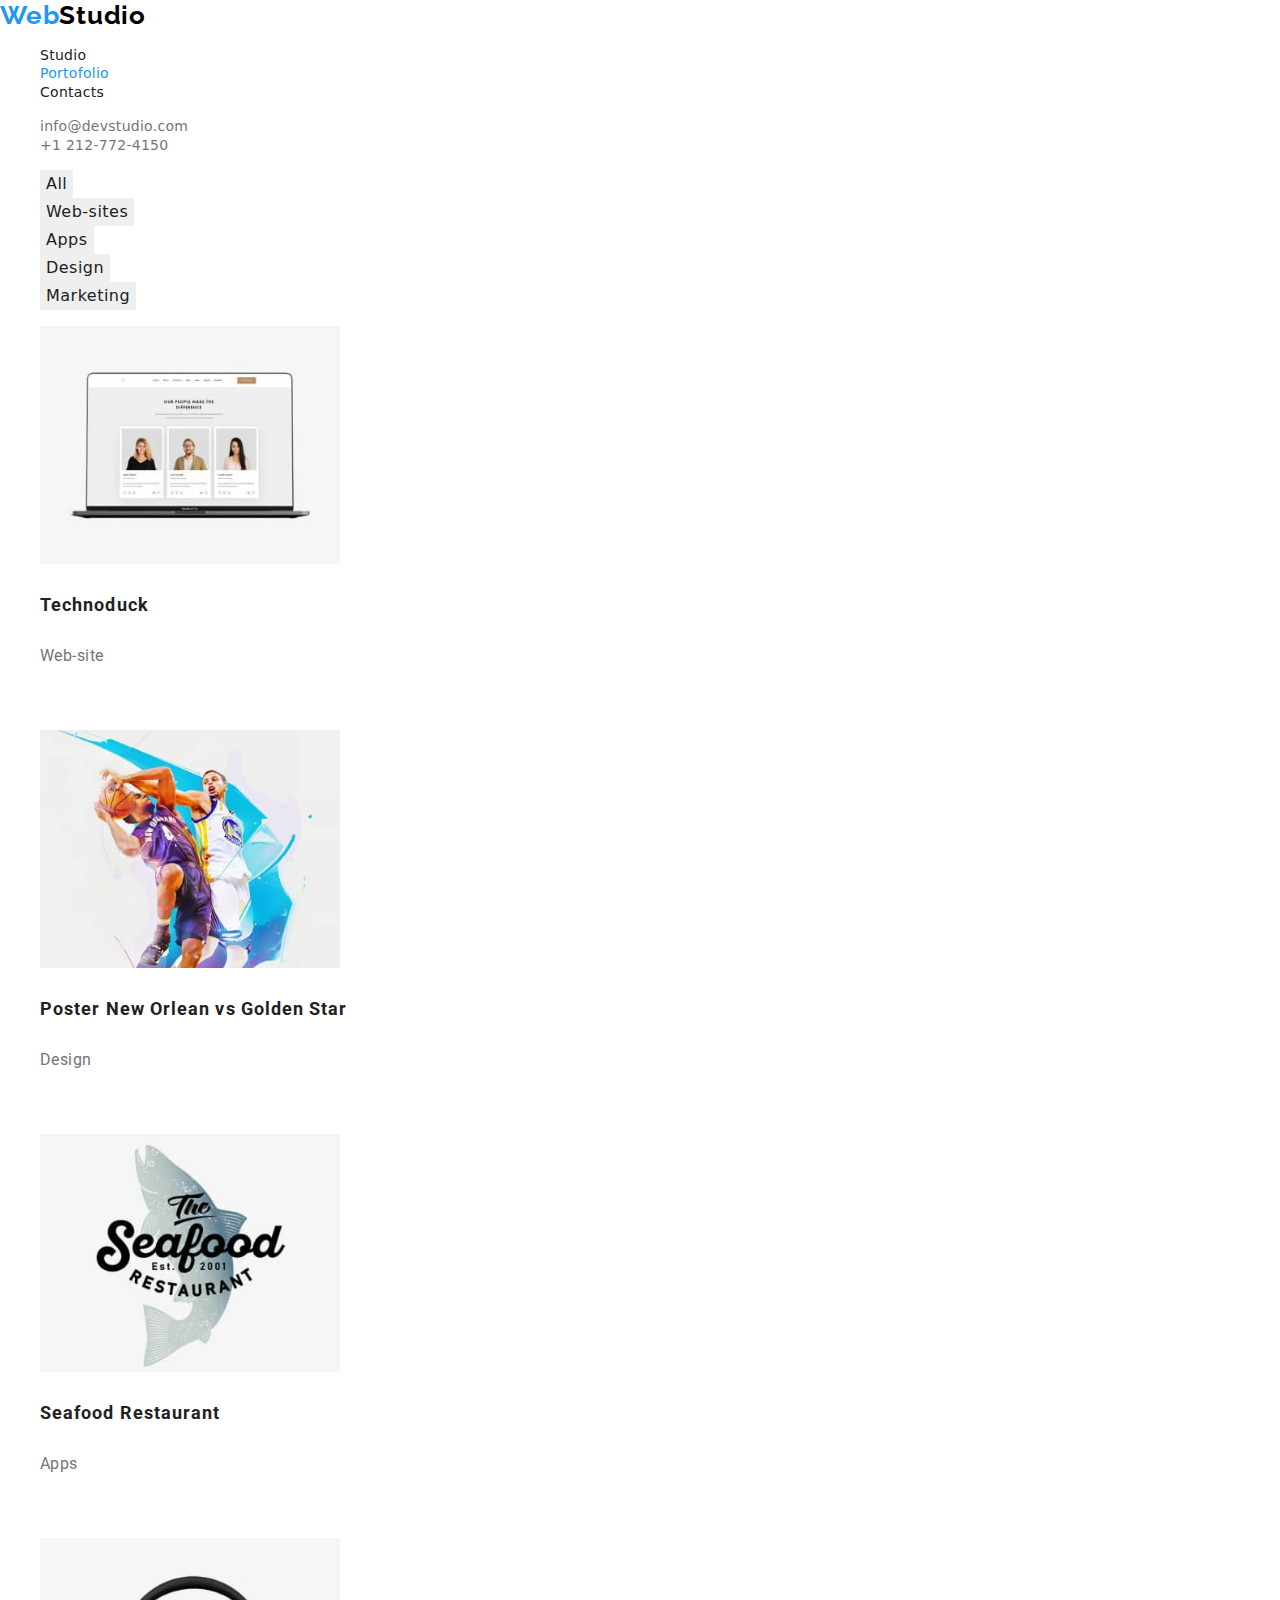
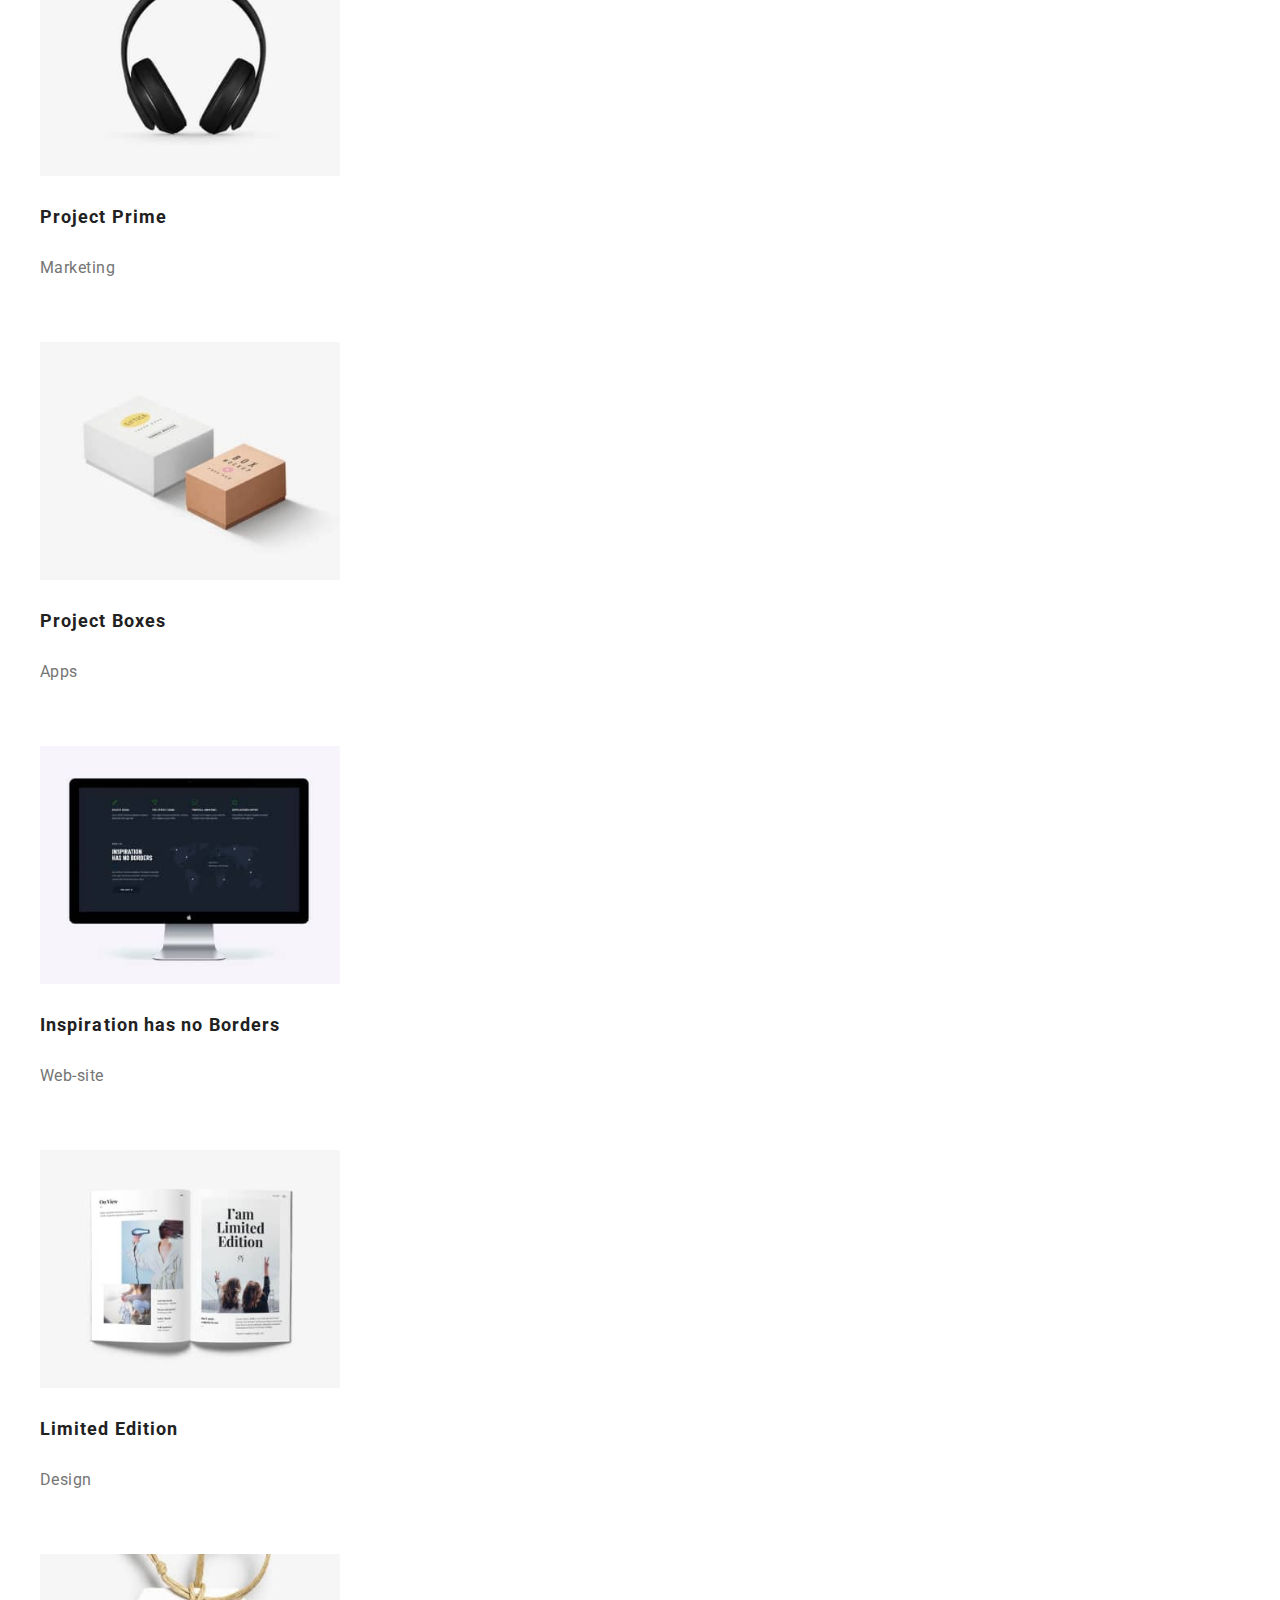
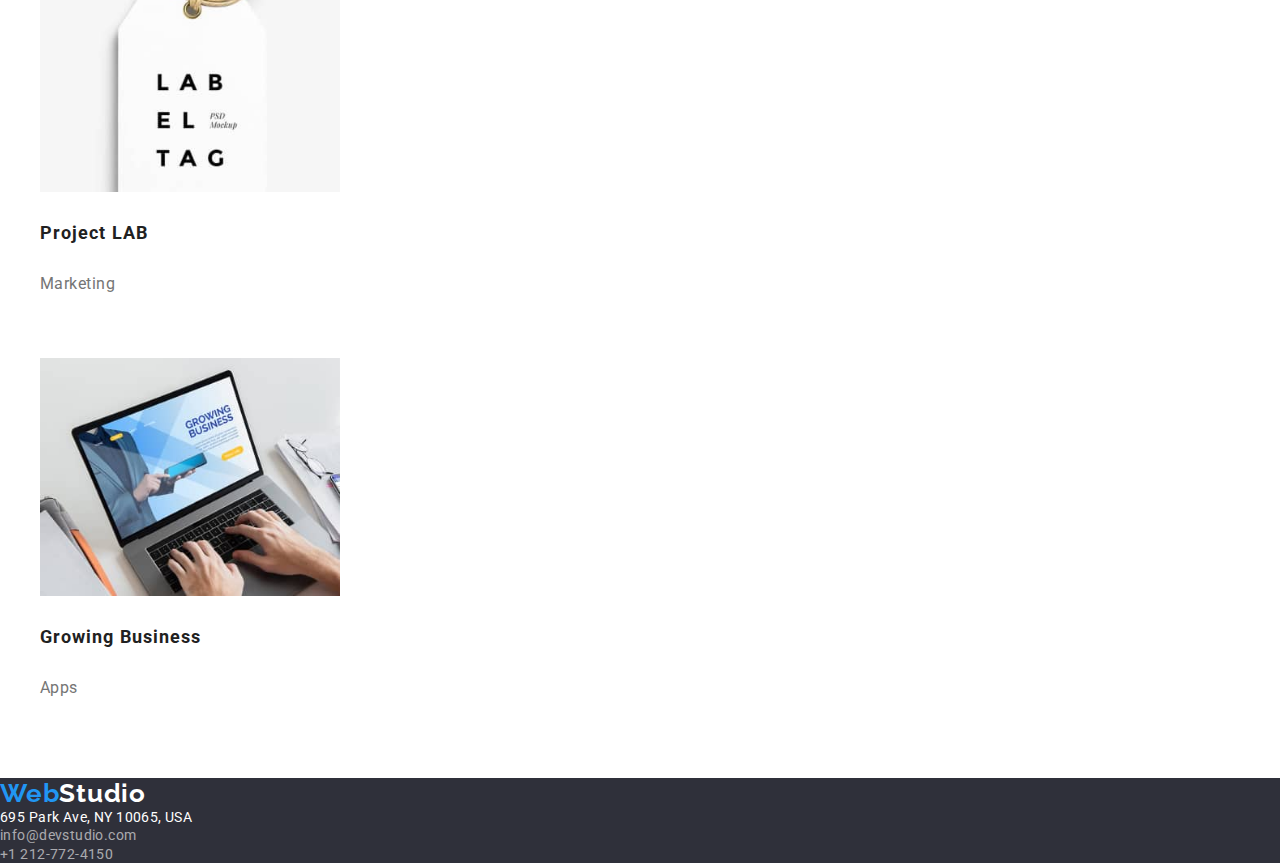
==== potofolio.html @ 181d67c2 "add from hw2 + normal normalize" ====
<!DOCTYPE html>
<html lang="en">
  <head>
    <meta charset="UTF-8" />
    <meta name="viewport" content="width=device-width, initial-scale=1.0" />
    <title>Web Studio</title>
    <link rel="preconnect" href="https://fonts.googleapis.com" />
    <link rel="preconnect" href="https://fonts.gstatic.com" crossorigin />
    <link
      href="https://fonts.googleapis.com/css2?family=Montserrat:ital,wght@0,300;0,400;0,500;0,600;1,200;1,300;1,400;1,500&family=Raleway:wght@700&family=Roboto:wght@400;500;700&display=swap"
      rel="stylesheet"
    />
    <link
      rel="stylesheet"
      href="https://cdnjs.cloudflare.com/ajax/libs/modern-normalize/1.0.0/modern-normalize.min.css"
    />
    <link rel="stylesheet" href="css/style.css" />
  </head>
  <body>
    <!--Menu bar-->
    <header class="global-header">
      <!--logo-->
      <a class="logo" href="./index.html"
        ><span class="web">Web</span><span class="studio">Studio</span></a
      >
      <!--Navigation list-->
      <nav>
        <ul>
          <li><a href="index.html">Studio</a></li>
          <li><a href="potofolio.html" class="current">Portofolio</a></li>
          <li><a href="#">Contacts</a></li>
        </ul>
      </nav>
      <ul>
        <li>
          <a class="contacts" href="mailto:info@devstudio.com"
            >info@devstudio.com</a
          >
        </li>
        <li>
          <a class="contacts" href="tel:+1-212-772-4150">+1 212-772-4150</a>
        </li>
      </ul>
    </header>
    <main>
      <!--Filter buttons section-->
      <section class="product-container">
        <div class="product-nav">
          <ul class="buton-product">
            <li><button class="btn-filter" type="button">All</button></li>
            <li><button class="btn-filter" type="button">Web-sites</button></li>
            <li><button class="btn-filter" type="button">Apps</button></li>
            <li><button class="btn-filter" type="button">Design</button></li>
            <li><button class="btn-filter" type="button">Marketing</button></li>
          </ul>
        </div>
        <!--photo-filter section-->
        <ul class="photo-filter">
          <li class="photo-filteri-list">
            <img src="images/laptop-1opt.jpg" alt="Laptop" width="300" />
            <h3>Technoduck</h3>
            <span>Web-site</span>
          </li>
          <li class="photo-filteri-list">
            <img
              src="images/basketball-opt.jpg"
              alt="basketball poster"
              width="300"
            />
            <h3>Poster New Orlean vs Golden Star</h3>
            <span>Design</span>
          </li>
          <li class="photo-filteri-list">
            <img src="images/restaurant-logo-opt.jpg" alt="logo" width="300" />
            <h3>Seafood Restaurant</h3>
            <span>Apps</span>
          </li>
          <li class="photo-filteri-list">
            <img src="images/headphones-opt.jpg" alt="headphones" width="300" />
            <h3>Project Prime</h3>
            <span>Marketing</span>
          </li>
          <li class="photo-filteri-list">
            <img src="images/boxes-opt.jpg" alt="boxes" width="300" />
            <h3>Project Boxes</h3>
            <span>Apps</span>
          </li>
          <li class="photo-filteri-list">
            <img src="images/monitor-opt.jpg" alt="monitor" width="300" />
            <h3>Inspiration has no Borders</h3>
            <span>Web-site</span>
          </li>
          <li class="photo-filteri-list">
            <img src="images/book-opt.jpg" alt="book" width="300" />
            <h3>Limited Edition</h3>
            <span>Design</span>
          </li>
          <li class="photo-filteri-list">
            <img src="images/label-opt.jpg" alt="label" width="300" />
            <h3>Project LAB</h3>
            <span>Marketing</span>
          </li>
          <li class="photo-filteri-list">
            <img src="images/laptop-2-opt.jpg" alt="laptop" width="300" />
            <h3>Growing Business</h3>
            <span>Apps</span>
          </li>
        </ul>
      </section>
      <!--Address section-->
      <footer class="footer">
        <!--Logo-->
        <a class="logo" href="./index.html"
          ><span class="web">Web</span><span class="studio">Studio</span></a
        >
        <address class="adress">
          <span>695 Park Ave, NY 10065, USA</span> <br />
          <a href="mailto:info@devstudio.com">info@devstudio.com</a><br />
          <a href="tel:+1-212-772-4150">+1 212-772-4150</a>
        </address>
      </footer>
    </main>
  </body>
</html>
---- css/style.css ----
:root {
  color: #2196f3;
}
body {
  width: 1600px;
  height: 2348px;
  font-family: system-ui, -apple-system, BlinkMacSystemFont, "Segoe UI", Roboto,
    Oxygen, Ubuntu, Cantarell, "Open Sans", "Helvetica Neue", sans-serif;
}
.logo {
  text-decoration: none;
  margin-top: 24px;
  margin-left: 215;
}
.web {
  color: #2196f3;
  font-family: Raleway;
  font-size: 26px;
  font-style: normal;
  font-weight: 700;
  line-height: normal;
  letter-spacing: 0.78px;
}
.studio {
  color: #000;
  font-family: Raleway;
  font-size: 26px;
  font-style: normal;
  font-weight: 700;
  line-height: normal;
  letter-spacing: 0.78px;
}
li {
  list-style: none;
}
nav a {
  text-decoration: none;
  color: #212121;
  font-size: 14px;
  font-style: normal;
  font-weight: 500;
  line-height: normal;
  letter-spacing: 0.28px;
}
.contacts {
  text-decoration: none;
  color: #757575;
  font-size: 14px;
  font-style: normal;
  font-weight: 500;
  line-height: normal;
  letter-spacing: 0.28px;
}
.current {
  color: var(--active-link);
}
a:hover,
a:active {
  color: var(--active-link);
}
.title-main {
  background: #2f303a;
  width: 1600px;
  height: 600px;
  flex-shrink: 0;
  padding: 200px 452px 280px 452px;
}
h1 {
  width: 696px;
  color: #fff;
  text-align: center;
  font-size: 44px;
  font-style: normal;
  font-weight: 900;
  line-height: 60px; /* 136.364% */
  letter-spacing: 2.64px;
  text-transform: uppercase;
}
.button-request {
  color: #fff;
  font-size: 16px;
  font-style: normal;
  font-weight: 700;
  line-height: 30px; /* 187.5% */
  letter-spacing: 0.96px;
  border-radius: 4px;
  background: #2196f3;
  box-shadow: 0px 4px 4px 0px rgba(0, 0, 0, 0.15);
  border: unset;
  padding: 10px 19px 10px 20px;
}
.button-request:hover {
  cursor: pointer;
  background-color: #188ce8;
}
.btn-filter {
  color: #212121;
  text-align: center;
  font-size: 16px;
  font-style: normal;
  font-weight: 500;
  line-height: 26px; /* 162.5% */
  letter-spacing: 0.48px;
  border: unset;
}
.btn-filter:hover {
  font-family: inherit;
  color: #fff;
  background: #2196f3;
  text-align: center;
  font-size: 16px;
  font-style: normal;
  font-weight: 500;
  line-height: 26px; /* 162.5% */
  letter-spacing: 0.48px;
  cursor: pointer;
  border: unset;
}
.btn-filter:focus {
  font-family: inherit;
  color: #fff;
  background: #2196f3;
}
h2 {
  color: #212121;
  text-align: center;
  font-size: 36px;
  font-style: normal;
  font-weight: 700;
  line-height: normal;
  letter-spacing: 1.08px;
}
.what-we-do h3 {
  width: 270px;
  color: #212121;
  font-family: Roboto;
  font-size: 14px;
  font-style: normal;
  font-weight: 700;
  line-height: normal;
  letter-spacing: 0.42px;
  text-transform: uppercase;
}
.what-we-do span {
  width: 270px;
  height: 75px;
  flex-shrink: 0;
  color: #757575;
  font-size: 14px;
  font-style: normal;
  font-weight: 400;
  line-height: 24px; /* 171.429% */
  letter-spacing: 0.42px;
}
.our-team {
  background: #f5f4fa;
}
.card-team {
  width: 270px;
  height: 368px;
  flex-shrink: 0;
  border-radius: 0px 0px 4px 4px;
  background: #fff;

  /* material shadow v1 */
  box-shadow: 0px 2px 1px 0px rgba(0, 0, 0, 0.2),
    0px 1px 1px 0px rgba(0, 0, 0, 0.14), 0px 1px 3px 0px rgba(0, 0, 0, 0.12);
}
.our-team h3 {
  color: #212121;
  font-family: Roboto;
  font-size: 16px;
  font-style: normal;
  font-weight: 500;
  line-height: normal;
  letter-spacing: 0.48px;
}
.our-team span {
  color: #757575;
  text-align: center;
  font-family: Roboto;
  font-size: 16px;
  font-style: normal;
  font-weight: 400;
  line-height: normal;
  letter-spacing: 0.48px;
}
.footer {
  background: #2f303a;
}
footer .studio {
  color: #fff;
}
.adress a {
  flex-shrink: 0;
  color: rgba(255, 255, 255, 0.6);
  font-family: Roboto;
  font-size: 14px;
  font-style: normal;
  font-weight: 400;
  line-height: 16px;
  letter-spacing: 0.42px;
  text-decoration: none;
}
.adress span {
  flex-shrink: 0;
  color: #fff;
  font-family: Roboto;
  font-size: 14px;
  font-style: normal;
  font-weight: 400;
  line-height: normal;
  letter-spacing: 0.42px;
}
.photo-filter h3 {
  color: #212121;
  font-family: Roboto;
  font-size: 18px;
  font-style: normal;
  font-weight: 700;
  line-height: 36px; /* 200% */
  letter-spacing: 1.08px;
}
.photo-filter span {
  width: 322px;
  color: #757575;
  font-family: Roboto;
  font-size: 16px;
  font-style: normal;
  font-weight: 400;
  line-height: 30px; /* 187.5% */
  letter-spacing: 0.48px;
}
.adress a:focus {
  color: #2196f3;
}
.photo-filteri-list {
  width: 370px;
  height: 404px;
  flex-shrink: 0;
}
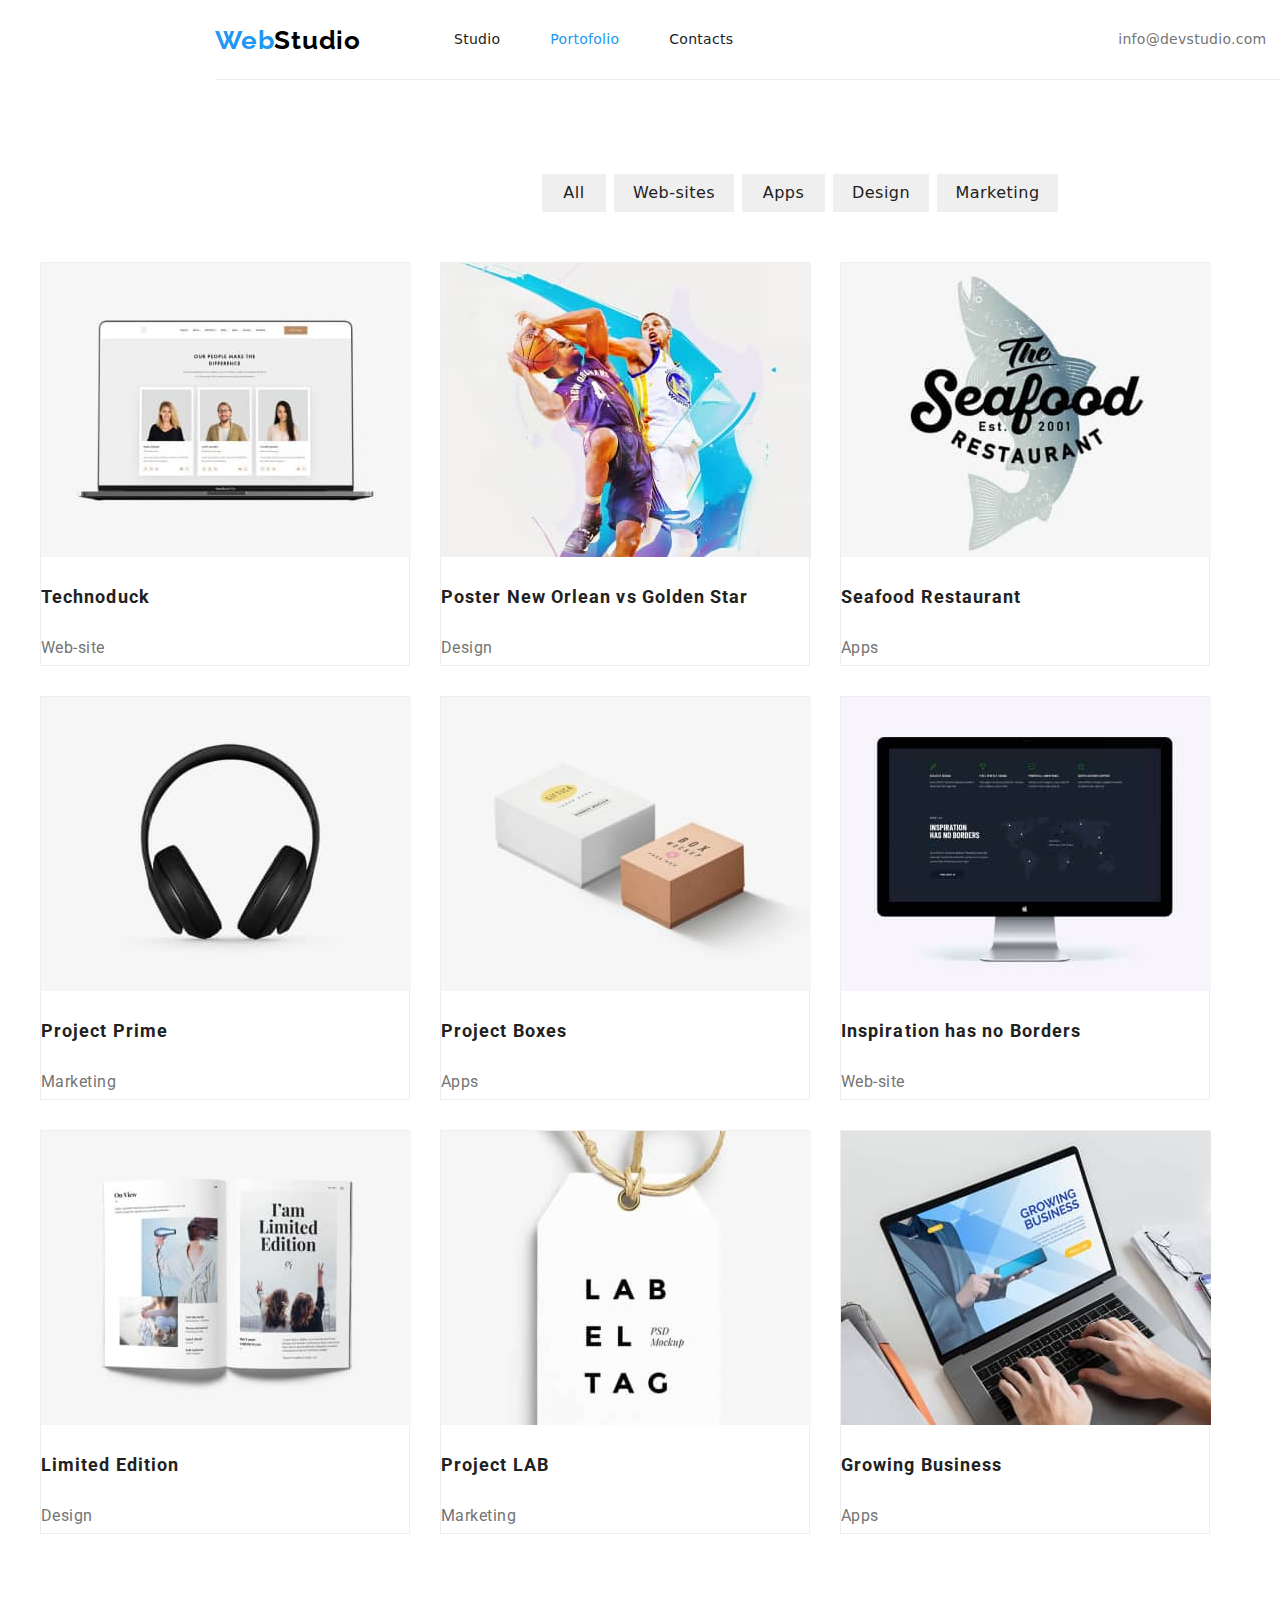
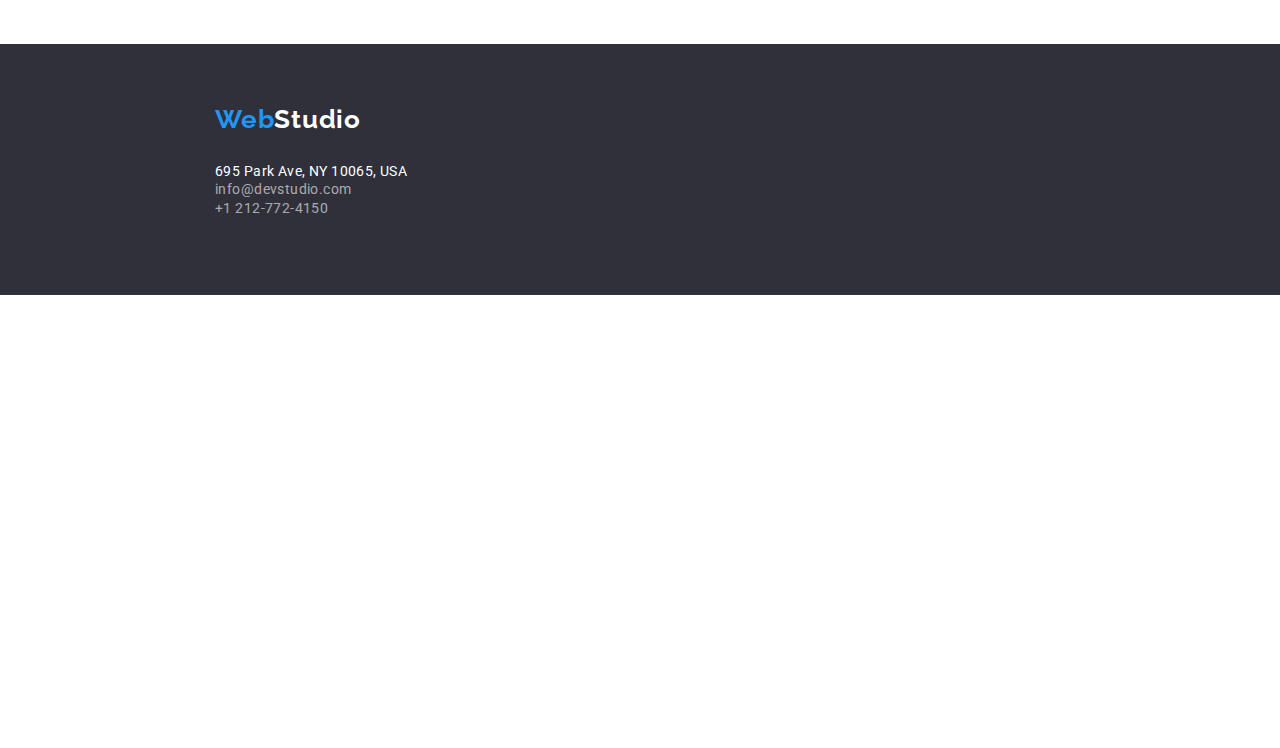
==== commit faeae2fb: "add style 80%" ====
--- a/potofolio.html
+++ b/potofolio.html
@@ -24,14 +24,14 @@
         ><span class="web">Web</span><span class="studio">Studio</span></a
       >
       <!--Navigation list-->
-      <nav>
-        <ul>
+      <nav class="nav-container">
+        <ul class="main-navigation">
           <li><a href="index.html">Studio</a></li>
           <li><a href="potofolio.html" class="current">Portofolio</a></li>
           <li><a href="#">Contacts</a></li>
         </ul>
       </nav>
-      <ul>
+      <ul class="contact-container">
         <li>
           <a class="contacts" href="mailto:info@devstudio.com"
             >info@devstudio.com</a
@@ -46,78 +46,112 @@
       <!--Filter buttons section-->
       <section class="product-container">
         <div class="product-nav">
-          <ul class="buton-product">
-            <li><button class="btn-filter" type="button">All</button></li>
-            <li><button class="btn-filter" type="button">Web-sites</button></li>
-            <li><button class="btn-filter" type="button">Apps</button></li>
-            <li><button class="btn-filter" type="button">Design</button></li>
-            <li><button class="btn-filter" type="button">Marketing</button></li>
-          </ul>
+          <div>
+            <ul class="buton-product">
+              <li class="btn1"><button class="btn-filter" type="button">All</button></li>
+              <li class="btn2"><button class="btn-filter" type="button">Web-sites</button></li>
+              <li class="btn3"><button class="btn-filter" type="button">Apps</button></li>
+              <li class="btn4"><button class="btn-filter" type="button">Design</button></li>
+              <li class="btn5"><button class="btn-filter" type="button">Marketing</button></li>
+            </ul>
+          </div>
+          <!--photo-filter section-->
+          <div class="photo-filter-container">
+            <ul class="photo-filter">
+              <li class="photo-filter-list">
+                <img src="images/laptop-1opt.jpg" alt="Laptop" width="370" />
+                <div>
+                  <h3>Technoduck</h3>
+                  <p>Web-site</p>
+                </div>
+              </li>
+              <li class="photo-filter-list">
+                <img
+                  src="images/basketball-opt.jpg"
+                  alt="basketball poster"
+                  width="370"
+                />
+                <div>
+                  <h3>Poster New Orlean vs Golden Star</h3>
+                  <p>Design</p>
+                </div>
+              </li>
+              <li class="photo-filter-list">
+                <img
+                  src="images/restaurant-logo-opt.jpg"
+                  alt="logo"
+                  width="370"
+                />
+                <div>
+                  <h3>Seafood Restaurant</h3>
+                  <p>Apps</p>
+                </div>
+              </li>
+              <li class="photo-filter-list">
+                <img
+                  src="images/headphones-opt.jpg"
+                  alt="headphones"
+                  width="370"
+                />
+                <div>
+                  <h3>Project Prime</h3>
+                  <p>Marketing</p>
+                </div>
+              </li>
+              <li class="photo-filter-list">
+                <img src="images/boxes-opt.jpg" alt="boxes" width="370" />
+                <div>
+                  <h3>Project Boxes</h3>
+                  <p>Apps</p>
+                </div>
+              </li>
+              <li class="photo-filter-list">
+                <img src="images/monitor-opt.jpg" alt="monitor" width="370" />
+                <div>
+                  <h3>Inspiration has no Borders</h3>
+                  <p>Web-site</p>
+                </div>
+              </li>
+              <li class="photo-filter-list">
+                <img src="images/book-opt.jpg" alt="book" width="370" />
+                <div>
+                  <h3>Limited Edition</h3>
+                  <p>Design</p>
+                </div>
+              </li>
+              <li class="photo-filter-list">
+                <img src="images/label-opt.jpg" alt="label" width="370" />
+                <div>
+                  <h3>Project LAB</h3>
+                  <p>Marketing</p>
+                </div>
+              </li>
+              <li class="photo-filter-list">
+                <img src="images/laptop-2-opt.jpg" alt="laptop" width="370" />
+                <div>
+                  <h3>Growing Business</h3>
+                  <p>Apps</p>
+                </div>
+              </li>
+            </ul>
+          </div>
         </div>
-        <!--photo-filter section-->
-        <ul class="photo-filter">
-          <li class="photo-filteri-list">
-            <img src="images/laptop-1opt.jpg" alt="Laptop" width="300" />
-            <h3>Technoduck</h3>
-            <span>Web-site</span>
-          </li>
-          <li class="photo-filteri-list">
-            <img
-              src="images/basketball-opt.jpg"
-              alt="basketball poster"
-              width="300"
-            />
-            <h3>Poster New Orlean vs Golden Star</h3>
-            <span>Design</span>
-          </li>
-          <li class="photo-filteri-list">
-            <img src="images/restaurant-logo-opt.jpg" alt="logo" width="300" />
-            <h3>Seafood Restaurant</h3>
-            <span>Apps</span>
-          </li>
-          <li class="photo-filteri-list">
-            <img src="images/headphones-opt.jpg" alt="headphones" width="300" />
-            <h3>Project Prime</h3>
-            <span>Marketing</span>
-          </li>
-          <li class="photo-filteri-list">
-            <img src="images/boxes-opt.jpg" alt="boxes" width="300" />
-            <h3>Project Boxes</h3>
-            <span>Apps</span>
-          </li>
-          <li class="photo-filteri-list">
-            <img src="images/monitor-opt.jpg" alt="monitor" width="300" />
-            <h3>Inspiration has no Borders</h3>
-            <span>Web-site</span>
-          </li>
-          <li class="photo-filteri-list">
-            <img src="images/book-opt.jpg" alt="book" width="300" />
-            <h3>Limited Edition</h3>
-            <span>Design</span>
-          </li>
-          <li class="photo-filteri-list">
-            <img src="images/label-opt.jpg" alt="label" width="300" />
-            <h3>Project LAB</h3>
-            <span>Marketing</span>
-          </li>
-          <li class="photo-filteri-list">
-            <img src="images/laptop-2-opt.jpg" alt="laptop" width="300" />
-            <h3>Growing Business</h3>
-            <span>Apps</span>
-          </li>
-        </ul>
+        
       </section>
       <!--Address section-->
       <footer class="footer">
-        <!--Logo-->
-        <a class="logo" href="./index.html"
-          ><span class="web">Web</span><span class="studio">Studio</span></a
-        >
-        <address class="adress">
-          <span>695 Park Ave, NY 10065, USA</span> <br />
-          <a href="mailto:info@devstudio.com">info@devstudio.com</a><br />
-          <a href="tel:+1-212-772-4150">+1 212-772-4150</a>
-        </address>
+        <div>
+          <!--Logo-->
+          <a class="logo" href="./index.html"
+            ><span class="web">Web</span><span class="studio">Studio</span></a
+          >
+          
+          <address class="address">
+            <span>695 Park Ave, NY 10065, USA</span> <br />
+            <a href="mailto:info@devstudio.com">info@devstudio.com</a><br />
+            <a href="tel:+1-212-772-4150">+1 212-772-4150</a>
+          </address>
+        </div>
       </footer>
     </main>
   </body>
--- a/css/style.css
+++ b/css/style.css
@@ -7,10 +7,38 @@
   font-family: system-ui, -apple-system, BlinkMacSystemFont, "Segoe UI", Roboto,
     Oxygen, Ubuntu, Cantarell, "Open Sans", "Helvetica Neue", sans-serif;
 }
+.global-header {
+  display: flex;
+  align-items: center;
+  height: 80px;
+  margin-left: 215px;
+}
+
+.nav-container {
+  margin-left: 93px;
+}
+.global-header {
+  border-bottom: 1px solid #ececec;
+}
+
+.main-navigation {
+  display: flex;
+  gap: 50px;
+  padding-left: 0px;
+}
+
+.contact-container {
+  margin-left: 385px;
+  display: flex;
+  justify-content: space-between;
+  gap: 40px;
+  padding-left: 0px;
+}
 .logo {
   text-decoration: none;
-  margin-top: 24px;
-  margin-left: 215;
+}
+a .logo {
+  margin-left: 215px;
 }
 .web {
   color: #2196f3;
@@ -42,6 +70,7 @@
   line-height: normal;
   letter-spacing: 0.28px;
 }
+
 .contacts {
   text-decoration: none;
   color: #757575;
@@ -59,23 +88,35 @@
   color: var(--active-link);
 }
 .title-main {
-  background: #2f303a;
   width: 1600px;
   height: 600px;
   flex-shrink: 0;
-  padding: 200px 452px 280px 452px;
-}
+  background: #2f303a;
+  align-items: center;
+  
+}
+
+
+
 h1 {
   width: 696px;
   color: #fff;
   text-align: center;
+  font-family: Roboto;
   font-size: 44px;
   font-style: normal;
   font-weight: 900;
   line-height: 60px; /* 136.364% */
   letter-spacing: 2.64px;
   text-transform: uppercase;
-}
+  margin: auto;
+  padding-top: 200px;
+  
+}
+.btn-request {
+  text-align: center;
+}
+
 .button-request {
   color: #fff;
   font-size: 16px;
@@ -88,12 +129,14 @@
   box-shadow: 0px 4px 4px 0px rgba(0, 0, 0, 0.15);
   border: unset;
   padding: 10px 19px 10px 20px;
+  margin-top: 40px;
 }
 .button-request:hover {
   cursor: pointer;
   background-color: #188ce8;
 }
 .btn-filter {
+  height: 38px;
   color: #212121;
   text-align: center;
   font-size: 16px;
@@ -130,6 +173,25 @@
   line-height: normal;
   letter-spacing: 1.08px;
 }
+.wwd-photo h2 {
+  margin: auto auto 50px auto;
+}
+.our-team h2 {
+  width: auto;
+  margin: 0px auto 0px auto;
+  padding-top: 94px;
+}
+.what-we-do {
+  border: ;
+}
+
+.what-we-do-container {
+  padding: 0px;
+  width: 1170px;
+  margin: 64px 215px 94px 215px;
+  gap: 30px;
+  margin-left: 215px;
+}
 .what-we-do h3 {
   width: 270px;
   color: #212121;
@@ -152,9 +214,24 @@
   line-height: 24px; /* 171.429% */
   letter-spacing: 0.42px;
 }
+.wwd-photo {
+  width: 1170px;
+  margin-left: 215px;
+}
+.wwd-photo h2 {
+  width: 1170px;
+  margin: o;
+  align-content: center;
+}
 .our-team {
+  height: 648px;
   background: #f5f4fa;
-}
+  margin-top: 94px;
+}
+.card-team p {
+  text-align: center;
+}
+
 .card-team {
   width: 270px;
   height: 368px;
@@ -166,6 +243,11 @@
   box-shadow: 0px 2px 1px 0px rgba(0, 0, 0, 0.2),
     0px 1px 1px 0px rgba(0, 0, 0, 0.14), 0px 1px 3px 0px rgba(0, 0, 0, 0.12);
 }
+
+.our-team div .our-team-container {
+  margin-bottom: 94px;
+  padding-top: 50px;
+}
 .our-team h3 {
   color: #212121;
   font-family: Roboto;
@@ -174,24 +256,38 @@
   font-weight: 500;
   line-height: normal;
   letter-spacing: 0.48px;
-}
-.our-team span {
+  text-align: center;
+  margin-top: 30px;
+  margin-bottom: 10px;
+}
+.our-team p {
   color: #757575;
-  text-align: center;
   font-family: Roboto;
   font-size: 16px;
   font-style: normal;
   font-weight: 400;
   line-height: normal;
   letter-spacing: 0.48px;
+  text-align: center;
+  margin-top: 10px;
+  margin-bottom: 30px;
 }
 .footer {
+  height: 251px;
   background: #2f303a;
 }
 footer .studio {
   color: #fff;
 }
-.adress a {
+footer .logo {
+  margin-left: 215px;
+  padding-bottom: 28px;
+  margin-top: 60px;
+}
+.footer div {
+  padding-top: 60px;
+}
+.address a {
   flex-shrink: 0;
   color: rgba(255, 255, 255, 0.6);
   font-family: Roboto;
@@ -201,8 +297,10 @@
   line-height: 16px;
   letter-spacing: 0.42px;
   text-decoration: none;
-}
-.adress span {
+  margin-left: 215px;
+  margin-top: 28px;
+}
+.address span {
   flex-shrink: 0;
   color: #fff;
   font-family: Roboto;
@@ -211,6 +309,8 @@
   font-weight: 400;
   line-height: normal;
   letter-spacing: 0.42px;
+  margin-left: 215px;
+  margin-top: 28px;
 }
 .photo-filter h3 {
   color: #212121;
@@ -221,7 +321,7 @@
   line-height: 36px; /* 200% */
   letter-spacing: 1.08px;
 }
-.photo-filter span {
+.photo-filter p {
   width: 322px;
   color: #757575;
   font-family: Roboto;
@@ -231,11 +331,84 @@
   line-height: 30px; /* 187.5% */
   letter-spacing: 0.48px;
 }
-.adress a:focus {
+.address a:focus {
   color: #2196f3;
 }
-.photo-filteri-list {
+.product-container {
+  padding-top: 94px;
+  padding-bottom: 94px;
+}
+
+.photo-filter-list {
   width: 370px;
   height: 404px;
   flex-shrink: 0;
 }
+.buton-product {
+  
+  display: flex;
+  justify-content: center;
+  gap: 8px;
+  padding-left: 0px;
+  margin-bottom: 50px;
+  margin-top: 0px;
+}
+
+.photo-filter {
+  align-content: flex-start;
+  gap: 30px;
+  margin-right: 0px;
+}
+.photo-filter-list {
+  width: 370px;
+  height: 404px;
+  flex-shrink: 0;
+  border: 1px solid #eee;
+  background: #fff;
+  margin-right: 0px;
+}
+.what-we-do-container {
+  display: flex;
+}
+.what-we-do-photos {
+  padding: 0px;
+  display: flex;
+  justify-content: center;
+  gap: 30px;
+}
+.our-team-container {
+  margin: 0px;
+  padding: 0px;
+  display: flex;
+  justify-content: center;
+  gap: 30px;
+}
+footer div .address {
+  margin-top: 28px;
+}
+
+
+.btn1 .btn-filter {
+  width: 64px;
+  flex-shrink: 0;
+}
+.btn2 .btn-filter {
+  width: 120px;
+  flex-shrink: 0;
+}
+.btn3 .btn-filter {
+  width: 83px;
+  flex-shrink: 0;
+}
+.btn4 .btn-filter {
+  width: 96px;
+  flex-shrink: 0;
+}
+.btn5 .btn-filter {
+  width: 121px;
+  flex-shrink: 0;
+}
+.photo-filter {
+  display: flex;
+  flex-wrap: wrap;
+}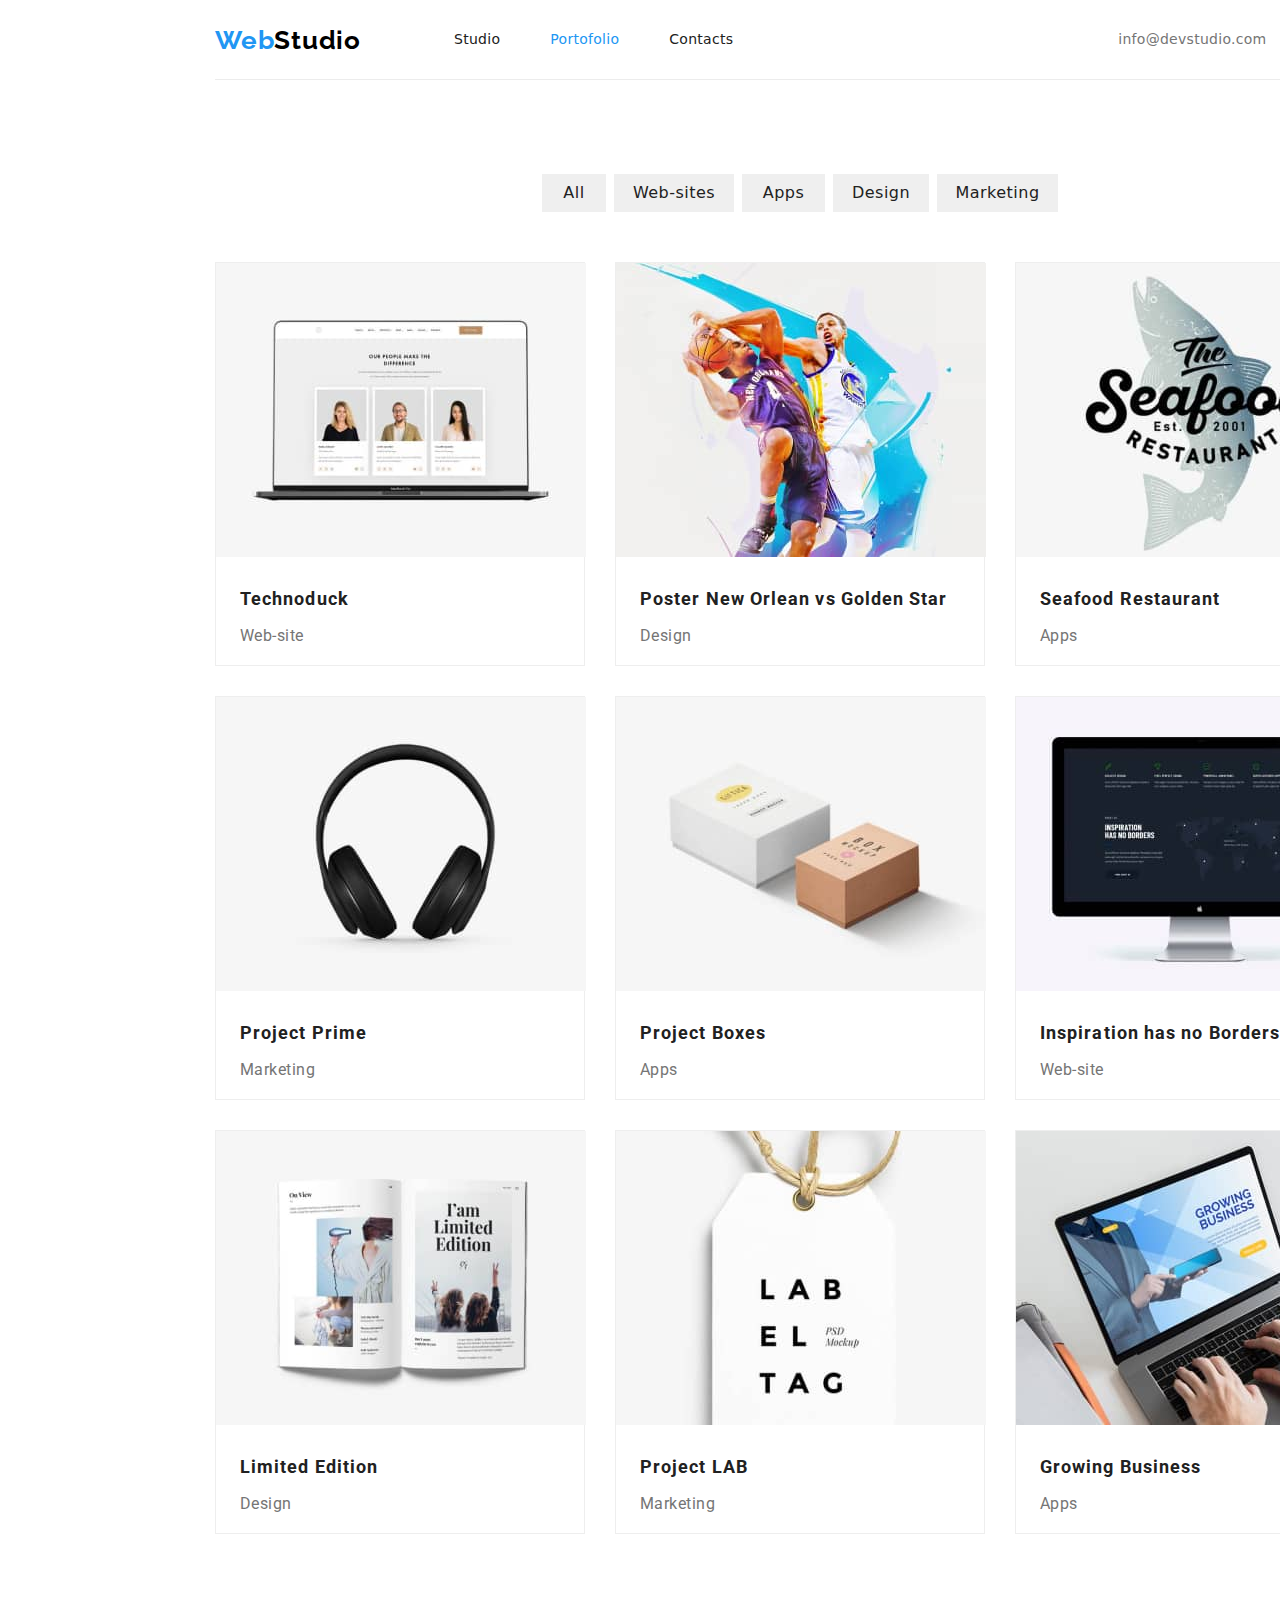
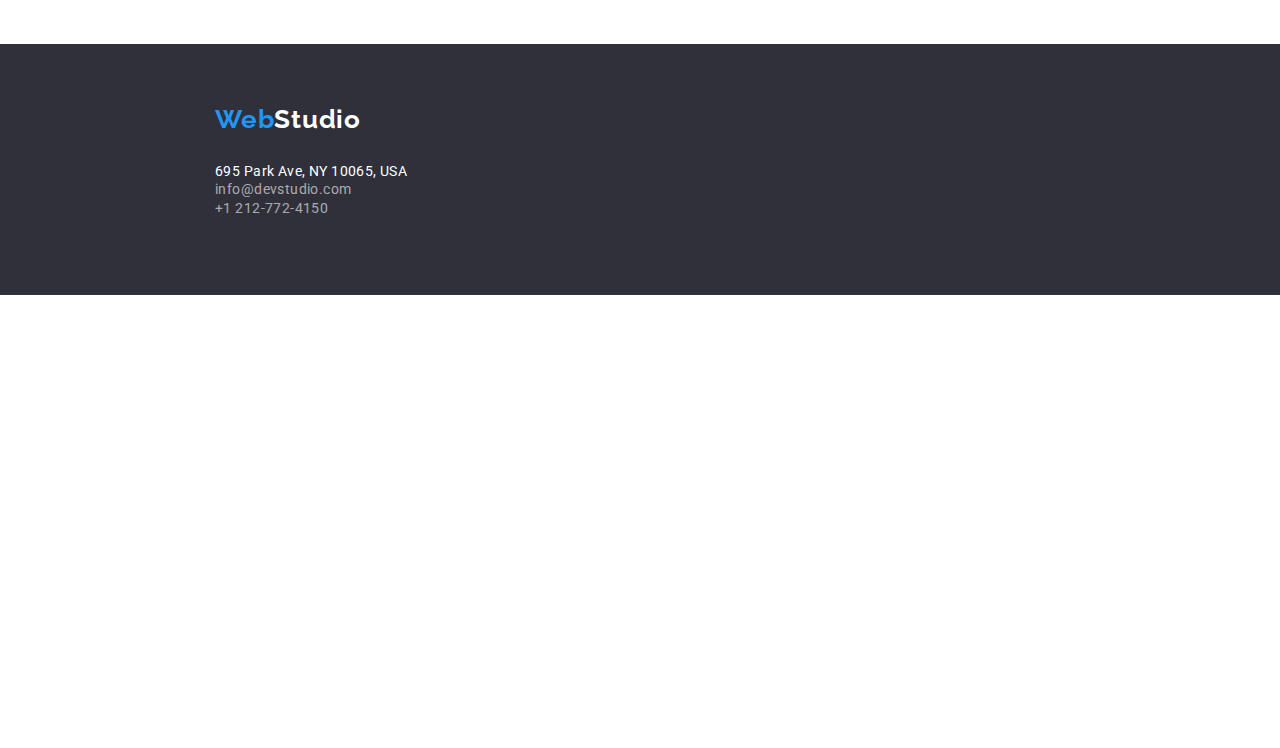
==== commit 3e09b541: "add style 81%" ====
--- a/potofolio.html
+++ b/potofolio.html
@@ -48,11 +48,21 @@
         <div class="product-nav">
           <div>
             <ul class="buton-product">
-              <li class="btn1"><button class="btn-filter" type="button">All</button></li>
-              <li class="btn2"><button class="btn-filter" type="button">Web-sites</button></li>
-              <li class="btn3"><button class="btn-filter" type="button">Apps</button></li>
-              <li class="btn4"><button class="btn-filter" type="button">Design</button></li>
-              <li class="btn5"><button class="btn-filter" type="button">Marketing</button></li>
+              <li class="btn1">
+                <button class="btn-filter" type="button">All</button>
+              </li>
+              <li class="btn2">
+                <button class="btn-filter" type="button">Web-sites</button>
+              </li>
+              <li class="btn3">
+                <button class="btn-filter" type="button">Apps</button>
+              </li>
+              <li class="btn4">
+                <button class="btn-filter" type="button">Design</button>
+              </li>
+              <li class="btn5">
+                <button class="btn-filter" type="button">Marketing</button>
+              </li>
             </ul>
           </div>
           <!--photo-filter section-->
@@ -136,7 +146,6 @@
             </ul>
           </div>
         </div>
-        
       </section>
       <!--Address section-->
       <footer class="footer">
@@ -145,7 +154,7 @@
           <a class="logo" href="./index.html"
             ><span class="web">Web</span><span class="studio">Studio</span></a
           >
-          
+
           <address class="address">
             <span>695 Park Ave, NY 10065, USA</span> <br />
             <a href="mailto:info@devstudio.com">info@devstudio.com</a><br />
--- a/css/style.css
+++ b/css/style.css
@@ -93,10 +93,7 @@
   flex-shrink: 0;
   background: #2f303a;
   align-items: center;
-  
-}
-
-
+}
 
 h1 {
   width: 696px;
@@ -111,7 +108,6 @@
   text-transform: uppercase;
   margin: auto;
   padding-top: 200px;
-  
 }
 .btn-request {
   text-align: center;
@@ -173,16 +169,11 @@
   line-height: normal;
   letter-spacing: 1.08px;
 }
-.wwd-photo h2 {
-  margin: auto auto 50px auto;
-}
+
 .our-team h2 {
   width: auto;
   margin: 0px auto 0px auto;
   padding-top: 94px;
-}
-.what-we-do {
-  border: ;
 }
 
 .what-we-do-container {
@@ -220,8 +211,8 @@
 }
 .wwd-photo h2 {
   width: 1170px;
-  margin: o;
   align-content: center;
+  margin: auto auto 50px auto;
 }
 .our-team {
   height: 648px;
@@ -344,8 +335,17 @@
   height: 404px;
   flex-shrink: 0;
 }
+.photo-filter-list h3 {
+  width: 322px;
+  margin: 20px 24px 4px 24px;
+}
+
+.photo-filter-list p {
+  width: 322px;
+  margin: 4px 24px auto 24px;
+}
+
 .buton-product {
-  
   display: flex;
   justify-content: center;
   gap: 8px;
@@ -387,7 +387,6 @@
   margin-top: 28px;
 }
 
-
 .btn1 .btn-filter {
   width: 64px;
   flex-shrink: 0;
@@ -411,4 +410,7 @@
 .photo-filter {
   display: flex;
   flex-wrap: wrap;
-}+  margin-left: 215px;
+  margin-right: 215px;
+  padding-left: 0px;
+}
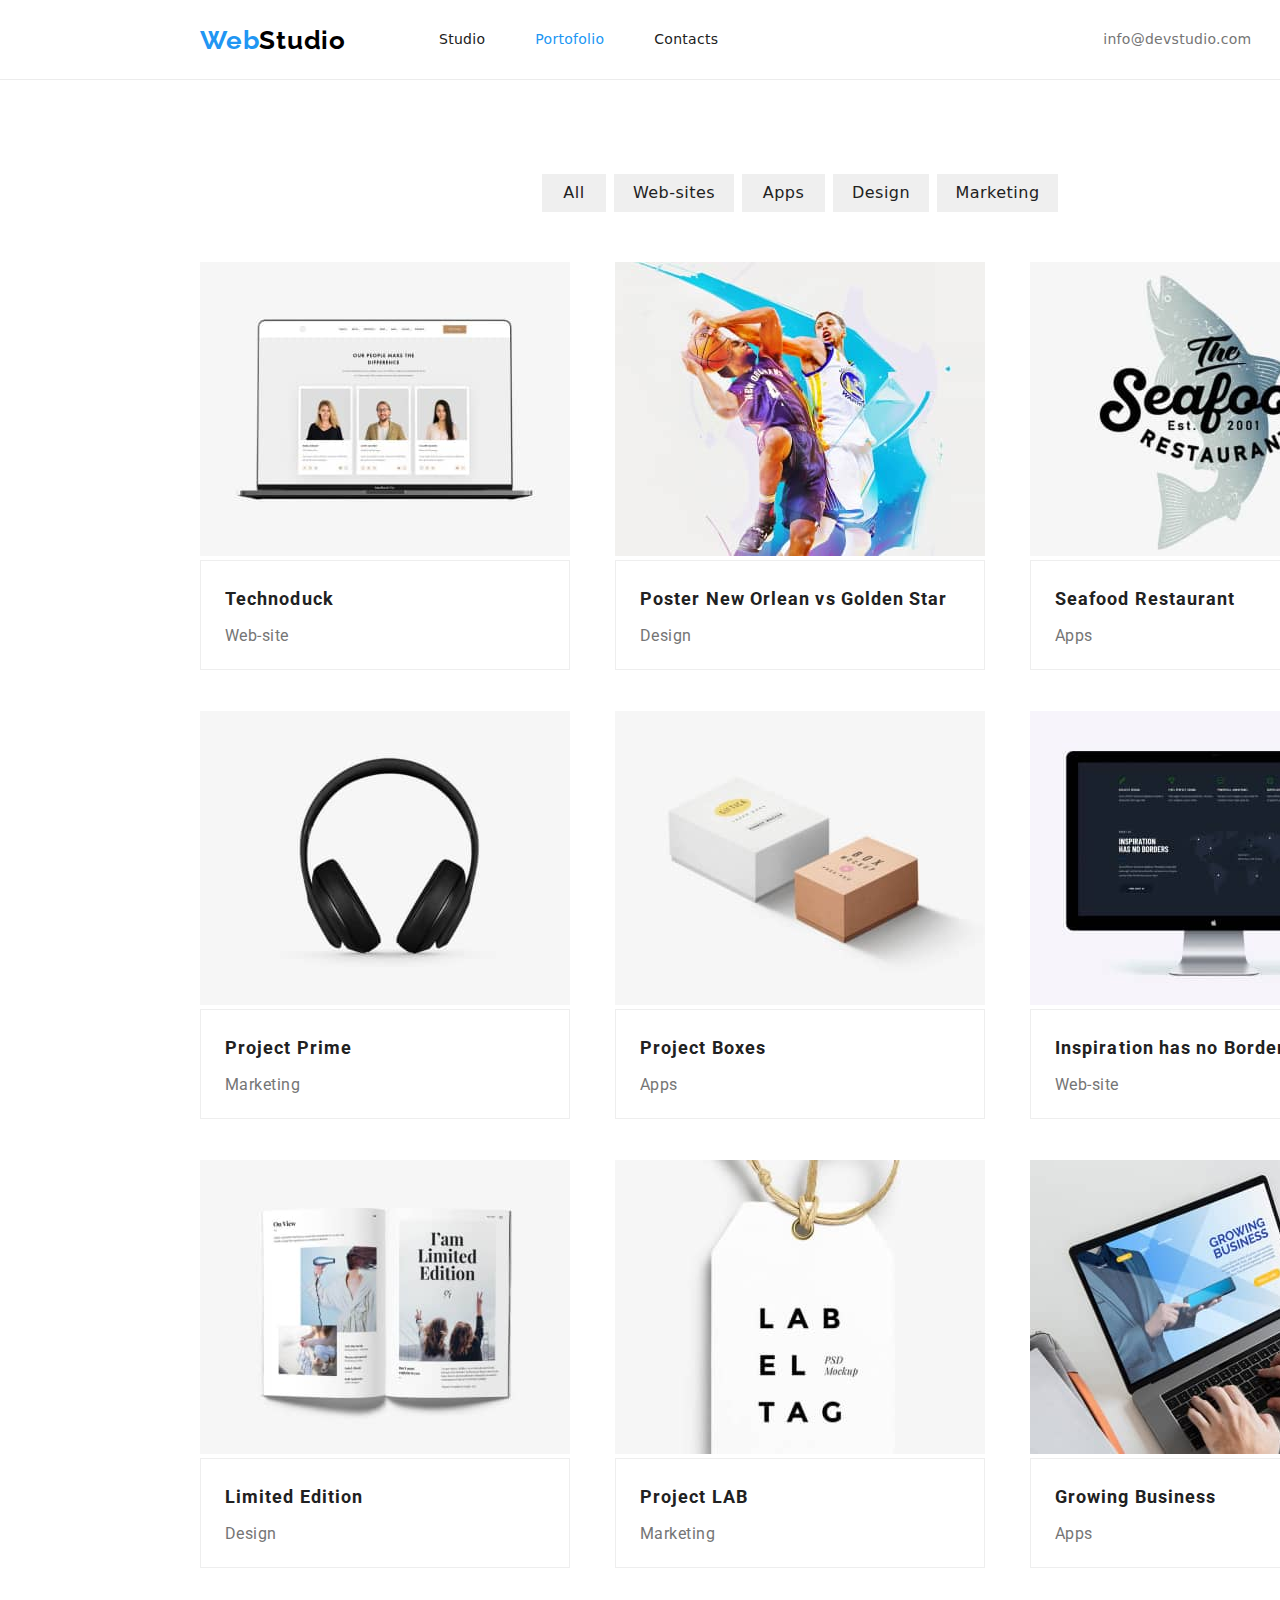
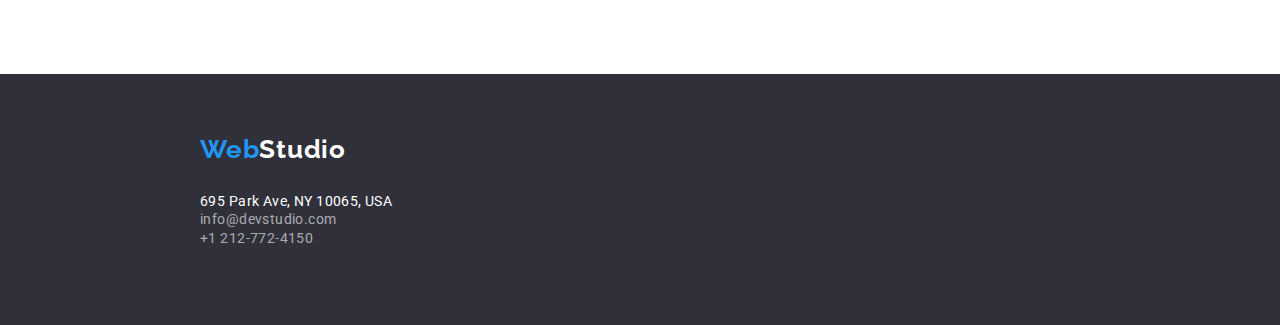
==== commit b262895e: "done 82%" ====
--- a/potofolio.html
+++ b/potofolio.html
@@ -1,167 +1,147 @@
 <!DOCTYPE html>
 <html lang="en">
-  <head>
-    <meta charset="UTF-8" />
-    <meta name="viewport" content="width=device-width, initial-scale=1.0" />
-    <title>Web Studio</title>
-    <link rel="preconnect" href="https://fonts.googleapis.com" />
-    <link rel="preconnect" href="https://fonts.gstatic.com" crossorigin />
-    <link
-      href="https://fonts.googleapis.com/css2?family=Montserrat:ital,wght@0,300;0,400;0,500;0,600;1,200;1,300;1,400;1,500&family=Raleway:wght@700&family=Roboto:wght@400;500;700&display=swap"
-      rel="stylesheet"
-    />
-    <link
-      rel="stylesheet"
-      href="https://cdnjs.cloudflare.com/ajax/libs/modern-normalize/1.0.0/modern-normalize.min.css"
-    />
-    <link rel="stylesheet" href="css/style.css" />
-  </head>
-  <body>
-    <!--Menu bar-->
-    <header class="global-header">
-      <!--logo-->
-      <a class="logo" href="./index.html"
-        ><span class="web">Web</span><span class="studio">Studio</span></a
-      >
-      <!--Navigation list-->
-      <nav class="nav-container">
-        <ul class="main-navigation">
-          <li><a href="index.html">Studio</a></li>
-          <li><a href="potofolio.html" class="current">Portofolio</a></li>
-          <li><a href="#">Contacts</a></li>
-        </ul>
-      </nav>
-      <ul class="contact-container">
-        <li>
-          <a class="contacts" href="mailto:info@devstudio.com"
-            >info@devstudio.com</a
-          >
-        </li>
-        <li>
-          <a class="contacts" href="tel:+1-212-772-4150">+1 212-772-4150</a>
-        </li>
-      </ul>
-    </header>
-    <main>
-      <!--Filter buttons section-->
-      <section class="product-container">
-        <div class="product-nav">
-          <div>
-            <ul class="buton-product">
-              <li class="btn1">
-                <button class="btn-filter" type="button">All</button>
-              </li>
-              <li class="btn2">
-                <button class="btn-filter" type="button">Web-sites</button>
-              </li>
-              <li class="btn3">
-                <button class="btn-filter" type="button">Apps</button>
-              </li>
-              <li class="btn4">
-                <button class="btn-filter" type="button">Design</button>
-              </li>
-              <li class="btn5">
-                <button class="btn-filter" type="button">Marketing</button>
-              </li>
-            </ul>
-          </div>
-          <!--photo-filter section-->
-          <div class="photo-filter-container">
-            <ul class="photo-filter">
-              <li class="photo-filter-list">
-                <img src="images/laptop-1opt.jpg" alt="Laptop" width="370" />
-                <div>
-                  <h3>Technoduck</h3>
-                  <p>Web-site</p>
-                </div>
-              </li>
-              <li class="photo-filter-list">
-                <img
-                  src="images/basketball-opt.jpg"
-                  alt="basketball poster"
-                  width="370"
-                />
-                <div>
-                  <h3>Poster New Orlean vs Golden Star</h3>
-                  <p>Design</p>
-                </div>
-              </li>
-              <li class="photo-filter-list">
-                <img
-                  src="images/restaurant-logo-opt.jpg"
-                  alt="logo"
-                  width="370"
-                />
-                <div>
-                  <h3>Seafood Restaurant</h3>
-                  <p>Apps</p>
-                </div>
-              </li>
-              <li class="photo-filter-list">
-                <img
-                  src="images/headphones-opt.jpg"
-                  alt="headphones"
-                  width="370"
-                />
-                <div>
-                  <h3>Project Prime</h3>
-                  <p>Marketing</p>
-                </div>
-              </li>
-              <li class="photo-filter-list">
-                <img src="images/boxes-opt.jpg" alt="boxes" width="370" />
-                <div>
-                  <h3>Project Boxes</h3>
-                  <p>Apps</p>
-                </div>
-              </li>
-              <li class="photo-filter-list">
-                <img src="images/monitor-opt.jpg" alt="monitor" width="370" />
-                <div>
-                  <h3>Inspiration has no Borders</h3>
-                  <p>Web-site</p>
-                </div>
-              </li>
-              <li class="photo-filter-list">
-                <img src="images/book-opt.jpg" alt="book" width="370" />
-                <div>
-                  <h3>Limited Edition</h3>
-                  <p>Design</p>
-                </div>
-              </li>
-              <li class="photo-filter-list">
-                <img src="images/label-opt.jpg" alt="label" width="370" />
-                <div>
-                  <h3>Project LAB</h3>
-                  <p>Marketing</p>
-                </div>
-              </li>
-              <li class="photo-filter-list">
-                <img src="images/laptop-2-opt.jpg" alt="laptop" width="370" />
-                <div>
-                  <h3>Growing Business</h3>
-                  <p>Apps</p>
-                </div>
-              </li>
-            </ul>
-          </div>
-        </div>
-      </section>
-      <!--Address section-->
-      <footer class="footer">
-        <div>
-          <!--Logo-->
-          <a class="logo" href="./index.html"
-            ><span class="web">Web</span><span class="studio">Studio</span></a
-          >
 
-          <address class="address">
-            <span>695 Park Ave, NY 10065, USA</span> <br />
-            <a href="mailto:info@devstudio.com">info@devstudio.com</a><br />
-            <a href="tel:+1-212-772-4150">+1 212-772-4150</a>
-          </address>
-        </div>
-      </footer>
-    </main>
-  </body>
-</html>
+<head>
+	<meta charset="UTF-8" />
+	<meta name="viewport" content="width=device-width, initial-scale=1.0" />
+	<title>Web Studio</title>
+	<link rel="preconnect" href="https://fonts.googleapis.com" />
+	<link rel="preconnect" href="https://fonts.gstatic.com" crossorigin />
+	<link
+		href="https://fonts.googleapis.com/css2?family=Montserrat:ital,wght@0,300;0,400;0,500;0,600;1,200;1,300;1,400;1,500&family=Raleway:wght@700&family=Roboto:wght@400;500;700&display=swap"
+		rel="stylesheet" />
+	<link rel="stylesheet"
+		href="https://cdnjs.cloudflare.com/ajax/libs/modern-normalize/1.0.0/modern-normalize.min.css" />
+	<link rel="stylesheet" href="css/style.css" />
+</head>
+
+<body>
+	<!--Menu bar-->
+	<header class="global-header">
+		<!--logo-->
+		<a class="logo" href="./index.html"><span class="web">Web</span><span class="studio">Studio</span></a>
+		<!--Navigation list-->
+		<nav class="nav-container">
+			<ul class="main-navigation">
+				<li><a href="index.html">Studio</a></li>
+				<li><a href="potofolio.html" class="current">Portofolio</a></li>
+				<li><a href="#">Contacts</a></li>
+			</ul>
+		</nav>
+		<ul class="contact-container">
+			<li>
+				<a class="contacts" href="mailto:info@devstudio.com">info@devstudio.com</a>
+			</li>
+			<li>
+				<a class="contacts" href="tel:+1-212-772-4150">+1 212-772-4150</a>
+			</li>
+		</ul>
+	</header>
+	<main>
+		<!--Filter buttons section-->
+		<section class="product-container">
+			<div>
+				<ul class="buton-product">
+					<li class="btn1">
+						<button class="btn-filter" type="button">All</button>
+					</li>
+					<li class="btn2">
+						<button class="btn-filter" type="button">Web-sites</button>
+					</li>
+					<li class="btn3">
+						<button class="btn-filter" type="button">Apps</button>
+					</li>
+					<li class="btn4">
+						<button class="btn-filter" type="button">Design</button>
+					</li>
+					<li class="btn5">
+						<button class="btn-filter" type="button">Marketing</button>
+					</li>
+				</ul>
+			</div>
+			<!--photo-filter section-->
+			<div class="photo-filter-container">
+				<ul class="photo-filter">
+					<li class="photo-filter-list">
+						<img src="images/laptop-1opt.jpg" alt="Laptop" width="370" />					
+						<div class="card-img">
+							<h3>Technoduck</h3>
+							<p>Web-site</p>
+						</div>
+					</li>
+					<li class="photo-filter-list">
+						<img src="images/basketball-opt.jpg" alt="basketball poster" width="370" />
+						<div class="card-img">
+							<h3>Poster New Orlean vs Golden Star</h3>
+							<p>Design</p>
+						</div>
+					</li>
+					<li class="photo-filter-list">
+						<img src="images/restaurant-logo-opt.jpg" alt="logo" width="370" />
+						<div class="card-img">
+							<h3>Seafood Restaurant</h3>
+							<p>Apps</p>
+						</div>
+					</li>
+					<li class="photo-filter-list">
+						<img src="images/headphones-opt.jpg" alt="headphones" width="370" />
+						<div class="card-img">
+							<h3>Project Prime</h3>
+							<p>Marketing</p>
+						</div>
+					</li>
+					<li class="photo-filter-list">
+						<img src="images/boxes-opt.jpg" alt="boxes" width="370" />
+						<div class="card-img">
+							<h3>Project Boxes</h3>
+							<p>Apps</p>
+						</div>
+					</li>
+					<li class="photo-filter-list">
+						<img src="images/monitor-opt.jpg" alt="monitor" width="370" />
+						<div class="card-img">
+							<h3>Inspiration has no Borders</h3>
+							<p>Web-site</p>
+						</div>
+					</li>
+					<li class="photo-filter-list">
+						<img src="images/book-opt.jpg" alt="book" width="370" />
+						<div class="card-img">
+							<h3>Limited Edition</h3>
+							<p>Design</p>
+						</div>
+					</li>
+					<li class="photo-filter-list">
+						<img src="images/label-opt.jpg" alt="label" width="370" />
+						<div class="card-img">
+							<h3>Project LAB</h3>
+							<p>Marketing</p>
+						</div>
+					</li>
+					<li class="photo-filter-list">
+						<img src="images/laptop-2-opt.jpg" alt="laptop" width="370" />
+						<div class="card-img">
+							<h3>Growing Business</h3>
+							<p>Apps</p>
+						</div>
+					</li>
+				</ul>
+			</div>
+		</section>
+		<!--Address section-->
+		<footer class="footer">
+			<div>
+				<!--Logo-->
+				<a class="logo" href="./index.html"><span class="web">Web</span><span class="studio">Studio</span></a>
+
+				<address class="address">
+					<span>695 Park Ave, NY 10065, USA</span> <br />
+					<a href="mailto:info@devstudio.com">info@devstudio.com</a><br />
+					<a href="tel:+1-212-772-4150">+1 212-772-4150</a>
+				</address>
+			</div>
+		</footer>
+	</main>
+</body>
+
+</html>--- a/css/style.css
+++ b/css/style.css
@@ -1,22 +1,25 @@
 :root {
   color: #2196f3;
 }
+
 body {
   width: 1600px;
-  height: 2348px;
+  margin: auto;
   font-family: system-ui, -apple-system, BlinkMacSystemFont, "Segoe UI", Roboto,
     Oxygen, Ubuntu, Cantarell, "Open Sans", "Helvetica Neue", sans-serif;
 }
+
 .global-header {
+  width: 1600px;
   display: flex;
   align-items: center;
   height: 80px;
-  margin-left: 215px;
 }
 
 .nav-container {
   margin-left: 93px;
 }
+
 .global-header {
   border-bottom: 1px solid #ececec;
 }
@@ -34,12 +37,12 @@
   gap: 40px;
   padding-left: 0px;
 }
+
 .logo {
   text-decoration: none;
-}
-a .logo {
-  margin-left: 215px;
-}
+  margin-left: 200px;
+}
+
 .web {
   color: #2196f3;
   font-family: Raleway;
@@ -49,6 +52,7 @@
   line-height: normal;
   letter-spacing: 0.78px;
 }
+
 .studio {
   color: #000;
   font-family: Raleway;
@@ -58,9 +62,11 @@
   line-height: normal;
   letter-spacing: 0.78px;
 }
+
 li {
   list-style: none;
 }
+
 nav a {
   text-decoration: none;
   color: #212121;
@@ -80,13 +86,16 @@
   line-height: normal;
   letter-spacing: 0.28px;
 }
+
 .current {
   color: var(--active-link);
 }
+
 a:hover,
 a:active {
   color: var(--active-link);
 }
+
 .title-main {
   width: 1600px;
   height: 600px;
@@ -103,12 +112,14 @@
   font-size: 44px;
   font-style: normal;
   font-weight: 900;
-  line-height: 60px; /* 136.364% */
+  line-height: 60px;
+  /* 136.364% */
   letter-spacing: 2.64px;
   text-transform: uppercase;
   margin: auto;
   padding-top: 200px;
 }
+
 .btn-request {
   text-align: center;
 }
@@ -118,7 +129,8 @@
   font-size: 16px;
   font-style: normal;
   font-weight: 700;
-  line-height: 30px; /* 187.5% */
+  line-height: 30px;
+  /* 187.5% */
   letter-spacing: 0.96px;
   border-radius: 4px;
   background: #2196f3;
@@ -127,10 +139,12 @@
   padding: 10px 19px 10px 20px;
   margin-top: 40px;
 }
+
 .button-request:hover {
   cursor: pointer;
   background-color: #188ce8;
 }
+
 .btn-filter {
   height: 38px;
   color: #212121;
@@ -138,10 +152,12 @@
   font-size: 16px;
   font-style: normal;
   font-weight: 500;
-  line-height: 26px; /* 162.5% */
+  line-height: 26px;
+  /* 162.5% */
   letter-spacing: 0.48px;
   border: unset;
 }
+
 .btn-filter:hover {
   font-family: inherit;
   color: #fff;
@@ -150,16 +166,19 @@
   font-size: 16px;
   font-style: normal;
   font-weight: 500;
-  line-height: 26px; /* 162.5% */
+  line-height: 26px;
+  /* 162.5% */
   letter-spacing: 0.48px;
   cursor: pointer;
   border: unset;
 }
+
 .btn-filter:focus {
   font-family: inherit;
   color: #fff;
   background: #2196f3;
 }
+
 h2 {
   color: #212121;
   text-align: center;
@@ -178,11 +197,11 @@
 
 .what-we-do-container {
   padding: 0px;
-  width: 1170px;
-  margin: 64px 215px 94px 215px;
+  width: 1200px;
   gap: 30px;
-  margin-left: 215px;
-}
+  margin: 94px auto auto;
+}
+
 .what-we-do h3 {
   width: 270px;
   color: #212121;
@@ -194,6 +213,7 @@
   letter-spacing: 0.42px;
   text-transform: uppercase;
 }
+
 .what-we-do span {
   width: 270px;
   height: 75px;
@@ -202,23 +222,28 @@
   font-size: 14px;
   font-style: normal;
   font-weight: 400;
-  line-height: 24px; /* 171.429% */
+  line-height: 24px;
+  /* 171.429% */
   letter-spacing: 0.42px;
 }
+
 .wwd-photo {
-  width: 1170px;
-  margin-left: 215px;
-}
+  width: 1200px;
+  margin: 94px auto auto;
+}
+
 .wwd-photo h2 {
   width: 1170px;
   align-content: center;
   margin: auto auto 50px auto;
 }
+
 .our-team {
   height: 648px;
   background: #f5f4fa;
   margin-top: 94px;
 }
+
 .card-team p {
   text-align: center;
 }
@@ -229,16 +254,13 @@
   flex-shrink: 0;
   border-radius: 0px 0px 4px 4px;
   background: #fff;
+  margin-top: 50px;
 
   /* material shadow v1 */
   box-shadow: 0px 2px 1px 0px rgba(0, 0, 0, 0.2),
     0px 1px 1px 0px rgba(0, 0, 0, 0.14), 0px 1px 3px 0px rgba(0, 0, 0, 0.12);
 }
 
-.our-team div .our-team-container {
-  margin-bottom: 94px;
-  padding-top: 50px;
-}
 .our-team h3 {
   color: #212121;
   font-family: Roboto;
@@ -251,6 +273,7 @@
   margin-top: 30px;
   margin-bottom: 10px;
 }
+
 .our-team p {
   color: #757575;
   font-family: Roboto;
@@ -263,21 +286,26 @@
   margin-top: 10px;
   margin-bottom: 30px;
 }
+
 .footer {
   height: 251px;
   background: #2f303a;
 }
+
 footer .studio {
   color: #fff;
 }
+
 footer .logo {
-  margin-left: 215px;
+  margin-left: 200px;
   padding-bottom: 28px;
   margin-top: 60px;
 }
+
 .footer div {
   padding-top: 60px;
 }
+
 .address a {
   flex-shrink: 0;
   color: rgba(255, 255, 255, 0.6);
@@ -288,9 +316,10 @@
   line-height: 16px;
   letter-spacing: 0.42px;
   text-decoration: none;
-  margin-left: 215px;
+  margin-left: 200px;
   margin-top: 28px;
 }
+
 .address span {
   flex-shrink: 0;
   color: #fff;
@@ -300,18 +329,21 @@
   font-weight: 400;
   line-height: normal;
   letter-spacing: 0.42px;
-  margin-left: 215px;
+  margin-left: 200px;
   margin-top: 28px;
 }
+
 .photo-filter h3 {
   color: #212121;
   font-family: Roboto;
   font-size: 18px;
   font-style: normal;
   font-weight: 700;
-  line-height: 36px; /* 200% */
+  line-height: 36px;
+  /* 200% */
   letter-spacing: 1.08px;
 }
+
 .photo-filter p {
   width: 322px;
   color: #757575;
@@ -319,13 +351,18 @@
   font-size: 16px;
   font-style: normal;
   font-weight: 400;
-  line-height: 30px; /* 187.5% */
+  line-height: 30px;
+  /* 187.5% */
   letter-spacing: 0.48px;
 }
+
 .address a:focus {
   color: #2196f3;
 }
+
 .product-container {
+  width: 1200px;
+  margin: auto;
   padding-top: 94px;
   padding-bottom: 94px;
 }
@@ -335,6 +372,7 @@
   height: 404px;
   flex-shrink: 0;
 }
+
 .photo-filter-list h3 {
   width: 322px;
   margin: 20px 24px 4px 24px;
@@ -343,6 +381,30 @@
 .photo-filter-list p {
   width: 322px;
   margin: 4px 24px auto 24px;
+}
+
+.photo-filter-list {
+  width: 370px;
+  height: 404px;
+  flex-shrink: 0;
+
+  border-top: none;
+  background: #fff;
+  margin-right: 0px;
+}
+
+.photo-filter {
+  display: flex;
+  align-content: flex-start;
+  flex-wrap: wrap;
+  padding-left: 0px;
+  gap: 45px;
+}
+
+.card-img {
+  width: 370px;
+  height: 110px;
+  border: 1px solid #eee;
 }
 
 .buton-product {
@@ -354,35 +416,26 @@
   margin-top: 0px;
 }
 
-.photo-filter {
-  align-content: flex-start;
-  gap: 30px;
-  margin-right: 0px;
-}
-.photo-filter-list {
-  width: 370px;
-  height: 404px;
-  flex-shrink: 0;
-  border: 1px solid #eee;
-  background: #fff;
-  margin-right: 0px;
-}
 .what-we-do-container {
   display: flex;
 }
+
 .what-we-do-photos {
   padding: 0px;
   display: flex;
-  justify-content: center;
+  justify-content: space-between;
   gap: 30px;
 }
+
 .our-team-container {
-  margin: 0px;
+  width: 1200px;
+  margin: auto;
   padding: 0px;
   display: flex;
-  justify-content: center;
+  justify-content: space-between;
   gap: 30px;
 }
+
 footer div .address {
   margin-top: 28px;
 }
@@ -391,26 +444,23 @@
   width: 64px;
   flex-shrink: 0;
 }
+
 .btn2 .btn-filter {
   width: 120px;
   flex-shrink: 0;
 }
+
 .btn3 .btn-filter {
   width: 83px;
   flex-shrink: 0;
 }
+
 .btn4 .btn-filter {
   width: 96px;
   flex-shrink: 0;
 }
+
 .btn5 .btn-filter {
   width: 121px;
   flex-shrink: 0;
 }
-.photo-filter {
-  display: flex;
-  flex-wrap: wrap;
-  margin-left: 215px;
-  margin-right: 215px;
-  padding-left: 0px;
-}
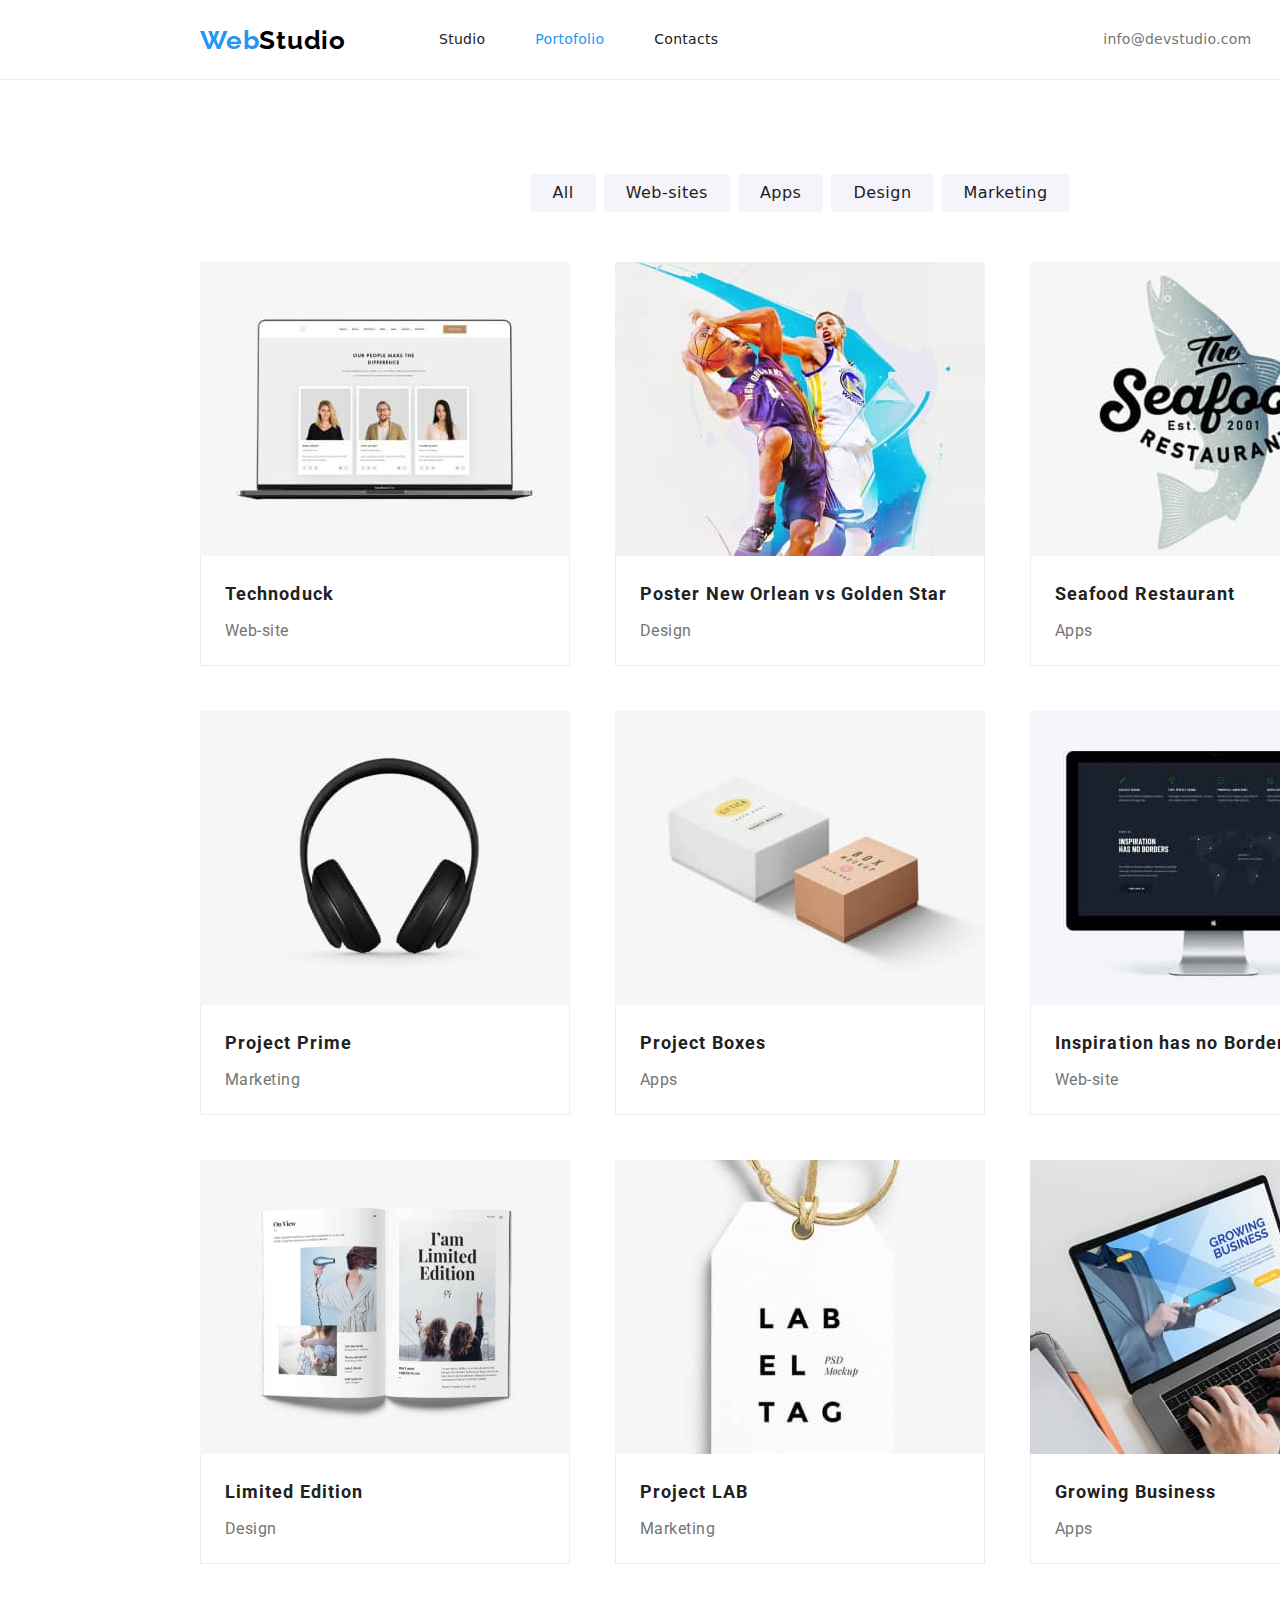
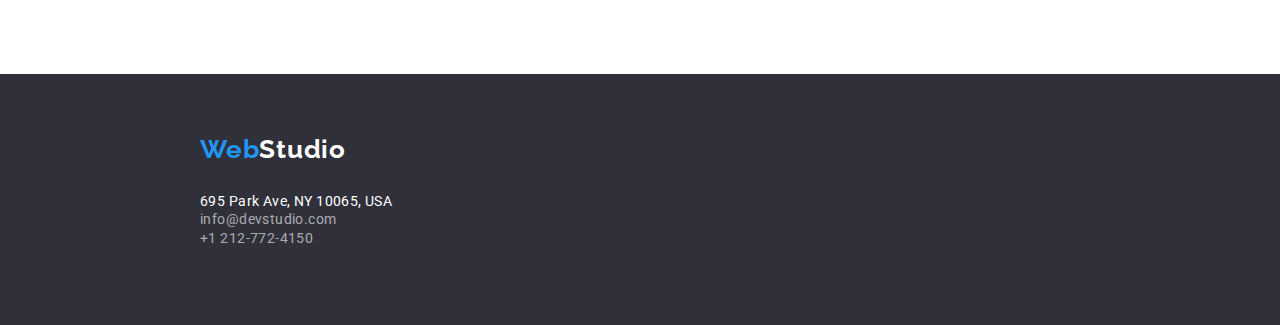
==== commit 943edac0: "modifi portofolio cards" ====
--- a/potofolio.html
+++ b/potofolio.html
@@ -1,147 +1,185 @@
 <!DOCTYPE html>
 <html lang="en">
+  <head>
+    <meta charset="UTF-8" />
+    <meta name="viewport" content="width=device-width, initial-scale=1.0" />
+    <title>Web Studio</title>
+    <link rel="preconnect" href="https://fonts.googleapis.com" />
+    <link rel="preconnect" href="https://fonts.gstatic.com" crossorigin />
+    <link
+      href="https://fonts.googleapis.com/css2?family=Montserrat:ital,wght@0,300;0,400;0,500;0,600;1,200;1,300;1,400;1,500&family=Raleway:wght@700&family=Roboto:wght@400;500;700&display=swap"
+      rel="stylesheet"
+    />
+    <link
+      rel="stylesheet"
+      href="https://cdnjs.cloudflare.com/ajax/libs/modern-normalize/1.0.0/modern-normalize.min.css"
+    />
+    <link rel="stylesheet" href="css/style.css" />
+  </head>
 
-<head>
-	<meta charset="UTF-8" />
-	<meta name="viewport" content="width=device-width, initial-scale=1.0" />
-	<title>Web Studio</title>
-	<link rel="preconnect" href="https://fonts.googleapis.com" />
-	<link rel="preconnect" href="https://fonts.gstatic.com" crossorigin />
-	<link
-		href="https://fonts.googleapis.com/css2?family=Montserrat:ital,wght@0,300;0,400;0,500;0,600;1,200;1,300;1,400;1,500&family=Raleway:wght@700&family=Roboto:wght@400;500;700&display=swap"
-		rel="stylesheet" />
-	<link rel="stylesheet"
-		href="https://cdnjs.cloudflare.com/ajax/libs/modern-normalize/1.0.0/modern-normalize.min.css" />
-	<link rel="stylesheet" href="css/style.css" />
-</head>
+  <body>
+    <!--Menu bar-->
+    <header class="global-header">
+      <!--logo-->
+      <a class="logo" href="./index.html"
+        ><span class="web">Web</span><span class="studio">Studio</span></a
+      >
+      <!--Navigation list-->
+      <nav class="nav-container">
+        <ul class="main-navigation">
+          <li><a href="index.html">Studio</a></li>
+          <li><a href="potofolio.html" class="current">Portofolio</a></li>
+          <li><a href="#">Contacts</a></li>
+        </ul>
+      </nav>
+      <ul class="contact-container">
+        <li>
+          <a class="contacts" href="mailto:info@devstudio.com"
+            >info@devstudio.com</a
+          >
+        </li>
+        <li>
+          <a class="contacts" href="tel:+1-212-772-4150">+1 212-772-4150</a>
+        </li>
+      </ul>
+    </header>
+    <main>
+      <!--Filter buttons section-->
+      <section class="product-container">
+        <div>
+          <ul class="buton-product">
+            <li class="btn1">
+              <button class="btn-filter" type="button">All</button>
+            </li>
+            <li class="btn2">
+              <button class="btn-filter" type="button">Web-sites</button>
+            </li>
+            <li class="btn3">
+              <button class="btn-filter" type="button">Apps</button>
+            </li>
+            <li class="btn4">
+              <button class="btn-filter" type="button">Design</button>
+            </li>
+            <li class="btn5">
+              <button class="btn-filter" type="button">Marketing</button>
+            </li>
+          </ul>
+        </div>
+        <!--photo-filter section-->
+        <div class="photo-filter-container">
+          <ul class="photo-filter">
+            <li class="photo-filter-list">
+              <div class="card-img-top">
+                <img src="images/laptop-1opt.jpg" alt="Laptop" width="370" />
+              </div>
 
-<body>
-	<!--Menu bar-->
-	<header class="global-header">
-		<!--logo-->
-		<a class="logo" href="./index.html"><span class="web">Web</span><span class="studio">Studio</span></a>
-		<!--Navigation list-->
-		<nav class="nav-container">
-			<ul class="main-navigation">
-				<li><a href="index.html">Studio</a></li>
-				<li><a href="potofolio.html" class="current">Portofolio</a></li>
-				<li><a href="#">Contacts</a></li>
-			</ul>
-		</nav>
-		<ul class="contact-container">
-			<li>
-				<a class="contacts" href="mailto:info@devstudio.com">info@devstudio.com</a>
-			</li>
-			<li>
-				<a class="contacts" href="tel:+1-212-772-4150">+1 212-772-4150</a>
-			</li>
-		</ul>
-	</header>
-	<main>
-		<!--Filter buttons section-->
-		<section class="product-container">
-			<div>
-				<ul class="buton-product">
-					<li class="btn1">
-						<button class="btn-filter" type="button">All</button>
-					</li>
-					<li class="btn2">
-						<button class="btn-filter" type="button">Web-sites</button>
-					</li>
-					<li class="btn3">
-						<button class="btn-filter" type="button">Apps</button>
-					</li>
-					<li class="btn4">
-						<button class="btn-filter" type="button">Design</button>
-					</li>
-					<li class="btn5">
-						<button class="btn-filter" type="button">Marketing</button>
-					</li>
-				</ul>
-			</div>
-			<!--photo-filter section-->
-			<div class="photo-filter-container">
-				<ul class="photo-filter">
-					<li class="photo-filter-list">
-						<img src="images/laptop-1opt.jpg" alt="Laptop" width="370" />					
-						<div class="card-img">
-							<h3>Technoduck</h3>
-							<p>Web-site</p>
-						</div>
-					</li>
-					<li class="photo-filter-list">
-						<img src="images/basketball-opt.jpg" alt="basketball poster" width="370" />
-						<div class="card-img">
-							<h3>Poster New Orlean vs Golden Star</h3>
-							<p>Design</p>
-						</div>
-					</li>
-					<li class="photo-filter-list">
-						<img src="images/restaurant-logo-opt.jpg" alt="logo" width="370" />
-						<div class="card-img">
-							<h3>Seafood Restaurant</h3>
-							<p>Apps</p>
-						</div>
-					</li>
-					<li class="photo-filter-list">
-						<img src="images/headphones-opt.jpg" alt="headphones" width="370" />
-						<div class="card-img">
-							<h3>Project Prime</h3>
-							<p>Marketing</p>
-						</div>
-					</li>
-					<li class="photo-filter-list">
-						<img src="images/boxes-opt.jpg" alt="boxes" width="370" />
-						<div class="card-img">
-							<h3>Project Boxes</h3>
-							<p>Apps</p>
-						</div>
-					</li>
-					<li class="photo-filter-list">
-						<img src="images/monitor-opt.jpg" alt="monitor" width="370" />
-						<div class="card-img">
-							<h3>Inspiration has no Borders</h3>
-							<p>Web-site</p>
-						</div>
-					</li>
-					<li class="photo-filter-list">
-						<img src="images/book-opt.jpg" alt="book" width="370" />
-						<div class="card-img">
-							<h3>Limited Edition</h3>
-							<p>Design</p>
-						</div>
-					</li>
-					<li class="photo-filter-list">
-						<img src="images/label-opt.jpg" alt="label" width="370" />
-						<div class="card-img">
-							<h3>Project LAB</h3>
-							<p>Marketing</p>
-						</div>
-					</li>
-					<li class="photo-filter-list">
-						<img src="images/laptop-2-opt.jpg" alt="laptop" width="370" />
-						<div class="card-img">
-							<h3>Growing Business</h3>
-							<p>Apps</p>
-						</div>
-					</li>
-				</ul>
-			</div>
-		</section>
-		<!--Address section-->
-		<footer class="footer">
-			<div>
-				<!--Logo-->
-				<a class="logo" href="./index.html"><span class="web">Web</span><span class="studio">Studio</span></a>
+              <div class="card-img">
+                <h3>Technoduck</h3>
+                <p>Web-site</p>
+              </div>
+            </li>
+            <li class="photo-filter-list">
+              <div class="card-img-top">
+                <img
+                  src="images/basketball-opt.jpg"
+                  alt="basketball poster"
+                  width="370"
+                />
+              </div>
+              <div class="card-img">
+                <h3>Poster New Orlean vs Golden Star</h3>
+                <p>Design</p>
+              </div>
+            </li>
+            <li class="photo-filter-list">
+              <div class="card-img-top">
+                <img
+                  src="images/restaurant-logo-opt.jpg"
+                  alt="logo"
+                  width="370"
+                />
+              </div>
+              <div class="card-img">
+                <h3>Seafood Restaurant</h3>
+                <p>Apps</p>
+              </div>
+            </li>
+            <li class="photo-filter-list">
+              <div class="card-img-top">
+                <img
+                  src="images/headphones-opt.jpg"
+                  alt="headphones"
+                  width="370"
+                />
+              </div>
+              <div class="card-img">
+                <h3>Project Prime</h3>
+                <p>Marketing</p>
+              </div>
+            </li>
+            <li class="photo-filter-list">
+              <div class="card-img-top">
+                <img src="images/boxes-opt.jpg" alt="boxes" width="370" />
+              </div>
+              <div class="card-img">
+                <h3>Project Boxes</h3>
+                <p>Apps</p>
+              </div>
+            </li>
+            <li class="photo-filter-list">
+              <div class="card-img-top">
+                <img src="images/monitor-opt.jpg" alt="monitor" width="370" />
+              </div>
+              <div class="card-img">
+                <h3>Inspiration has no Borders</h3>
+                <p>Web-site</p>
+              </div>
+            </li>
+            <li class="photo-filter-list">
+              <div class="card-img-top">
+                <img src="images/book-opt.jpg" alt="book" width="370" />
+              </div>
+              <div class="card-img">
+                <h3>Limited Edition</h3>
+                <p>Design</p>
+              </div>
+            </li>
+            <li class="photo-filter-list">
+              <div class="card-img-top">
+                <img src="images/label-opt.jpg" alt="label" width="370" />
+              </div>
+              <div class="card-img">
+                <h3>Project LAB</h3>
+                <p>Marketing</p>
+              </div>
+            </li>
+            <li class="photo-filter-list">
+              <div class="card-img-top">
+                <img src="images/laptop-2-opt.jpg" alt="laptop" width="370" />
+              </div>
+              <div class="card-img">
+                <h3>Growing Business</h3>
+                <p>Apps</p>
+              </div>
+            </li>
+          </ul>
+        </div>
+      </section>
+      <!--Address section-->
+      <footer class="footer">
+        <div>
+          <!--Logo-->
+          <a class="logo" href="./index.html"
+            ><span class="web">Web</span><span class="studio">Studio</span></a
+          >
 
-				<address class="address">
-					<span>695 Park Ave, NY 10065, USA</span> <br />
-					<a href="mailto:info@devstudio.com">info@devstudio.com</a><br />
-					<a href="tel:+1-212-772-4150">+1 212-772-4150</a>
-				</address>
-			</div>
-		</footer>
-	</main>
-</body>
-
-</html>+          <address class="address">
+            <span>695 Park Ave, NY 10065, USA</span> <br />
+            <a href="mailto:info@devstudio.com">info@devstudio.com</a><br />
+            <a href="tel:+1-212-772-4150">+1 212-772-4150</a>
+          </address>
+        </div>
+      </footer>
+    </main>
+  </body>
+</html>
--- a/css/style.css
+++ b/css/style.css
@@ -153,9 +153,11 @@
   font-style: normal;
   font-weight: 500;
   line-height: 26px;
-  /* 162.5% */
+  padding: 6px 22px;
   letter-spacing: 0.48px;
   border: unset;
+  border-radius: 4px;
+  background: #F5F4FA;
 }
 
 .btn-filter:hover {
@@ -375,12 +377,14 @@
 
 .photo-filter-list h3 {
   width: 322px;
-  margin: 20px 24px 4px 24px;
+  margin: 0px 24px 4px 24px;
+  padding-top: 20px;
 }
 
 .photo-filter-list p {
   width: 322px;
   margin: 4px 24px auto 24px;
+  
 }
 
 .photo-filter-list {
@@ -405,8 +409,12 @@
   width: 370px;
   height: 110px;
   border: 1px solid #eee;
-}
-
+  border-top: 0px
+}
+.card-img-top {
+  width: 370px;
+  height: 294px;
+}
 .buton-product {
   display: flex;
   justify-content: center;
@@ -440,27 +448,3 @@
   margin-top: 28px;
 }
 
-.btn1 .btn-filter {
-  width: 64px;
-  flex-shrink: 0;
-}
-
-.btn2 .btn-filter {
-  width: 120px;
-  flex-shrink: 0;
-}
-
-.btn3 .btn-filter {
-  width: 83px;
-  flex-shrink: 0;
-}
-
-.btn4 .btn-filter {
-  width: 96px;
-  flex-shrink: 0;
-}
-
-.btn5 .btn-filter {
-  width: 121px;
-  flex-shrink: 0;
-}
